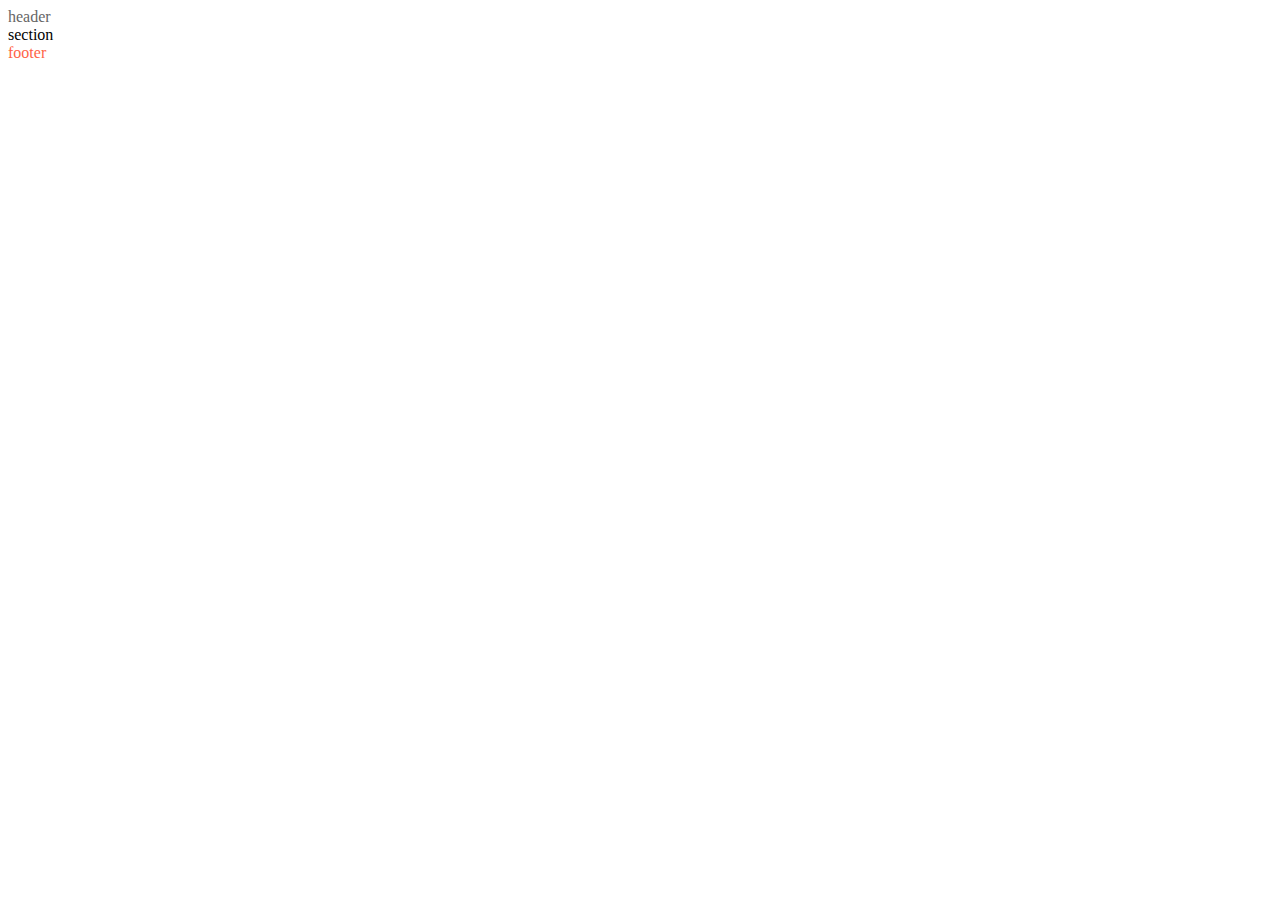
==== index.html @ f03d1ab2 "Старт проекта" ====
<!DOCTYPE html>
<html lang="ru">
<head>
  <meta charset="UTF-8">
  <meta name="viewport" content="width=device-width, initial-scale=1.0">
  <meta http-equiv="X-UA-Compatible" content="ie=edge">
  <!-- <link rel="stylesheet" href="css/bootstrap.min.css"> -->
  <link rel="stylesheet" href="css/main.css">
  <title>Document</title>
</head>
<body>
  <header class="header">
    header
  </header>
  <!-- /.header -->
  <section class="main">
    section 
  </section>
  <!-- /.main -->
  <footer class="footer">
    footer
  </footer>
  <!-- /.footer -->
  <script src="main.js"></script>
</body>
</html>
---- css/main.css ----
body {
  font-size: 16px;
}

.invisible__object {
  outline: none;
  position: absolute;
  height: 1px;
  width: 1px;
  overflow: hidden;
  clip: rect(0 0 0 0);
}

.header {
  color: #666666;
}

.footer {
  color: tomato;
}
/*# sourceMappingURL=main.css.map */
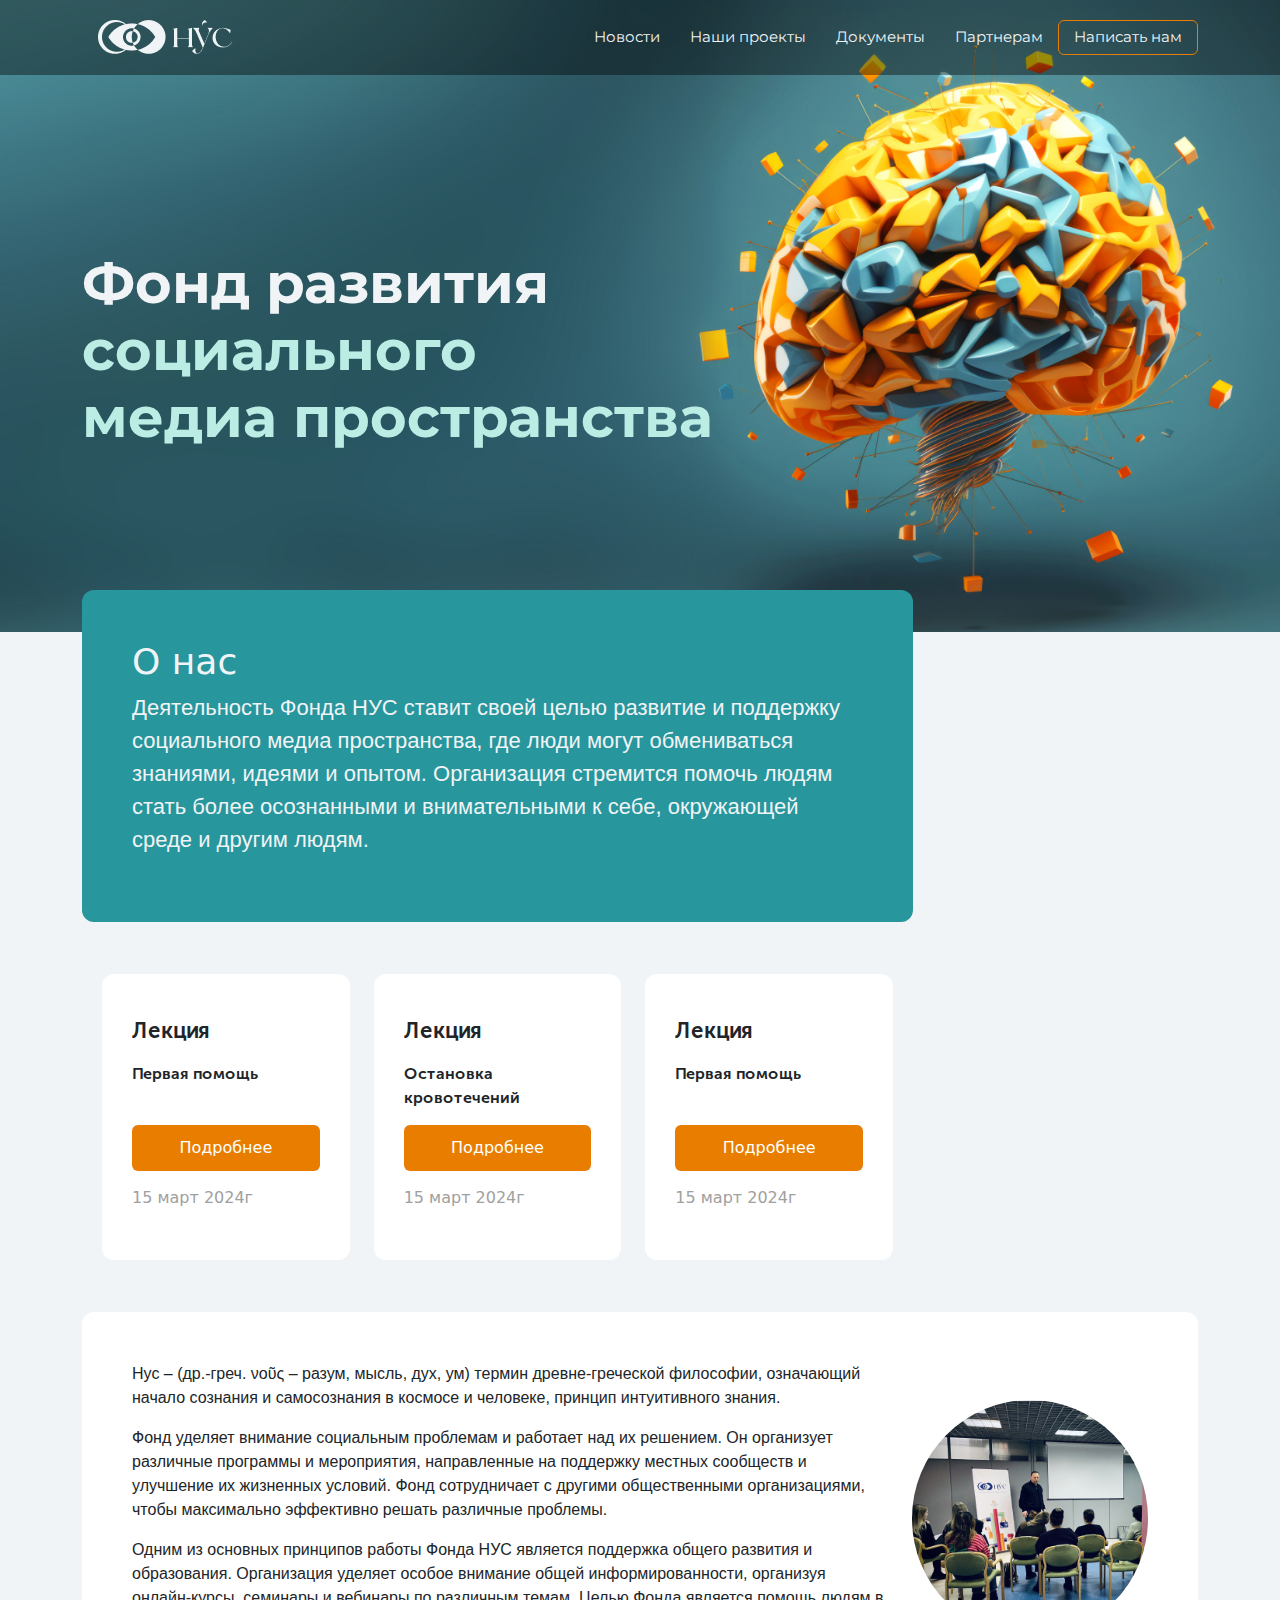
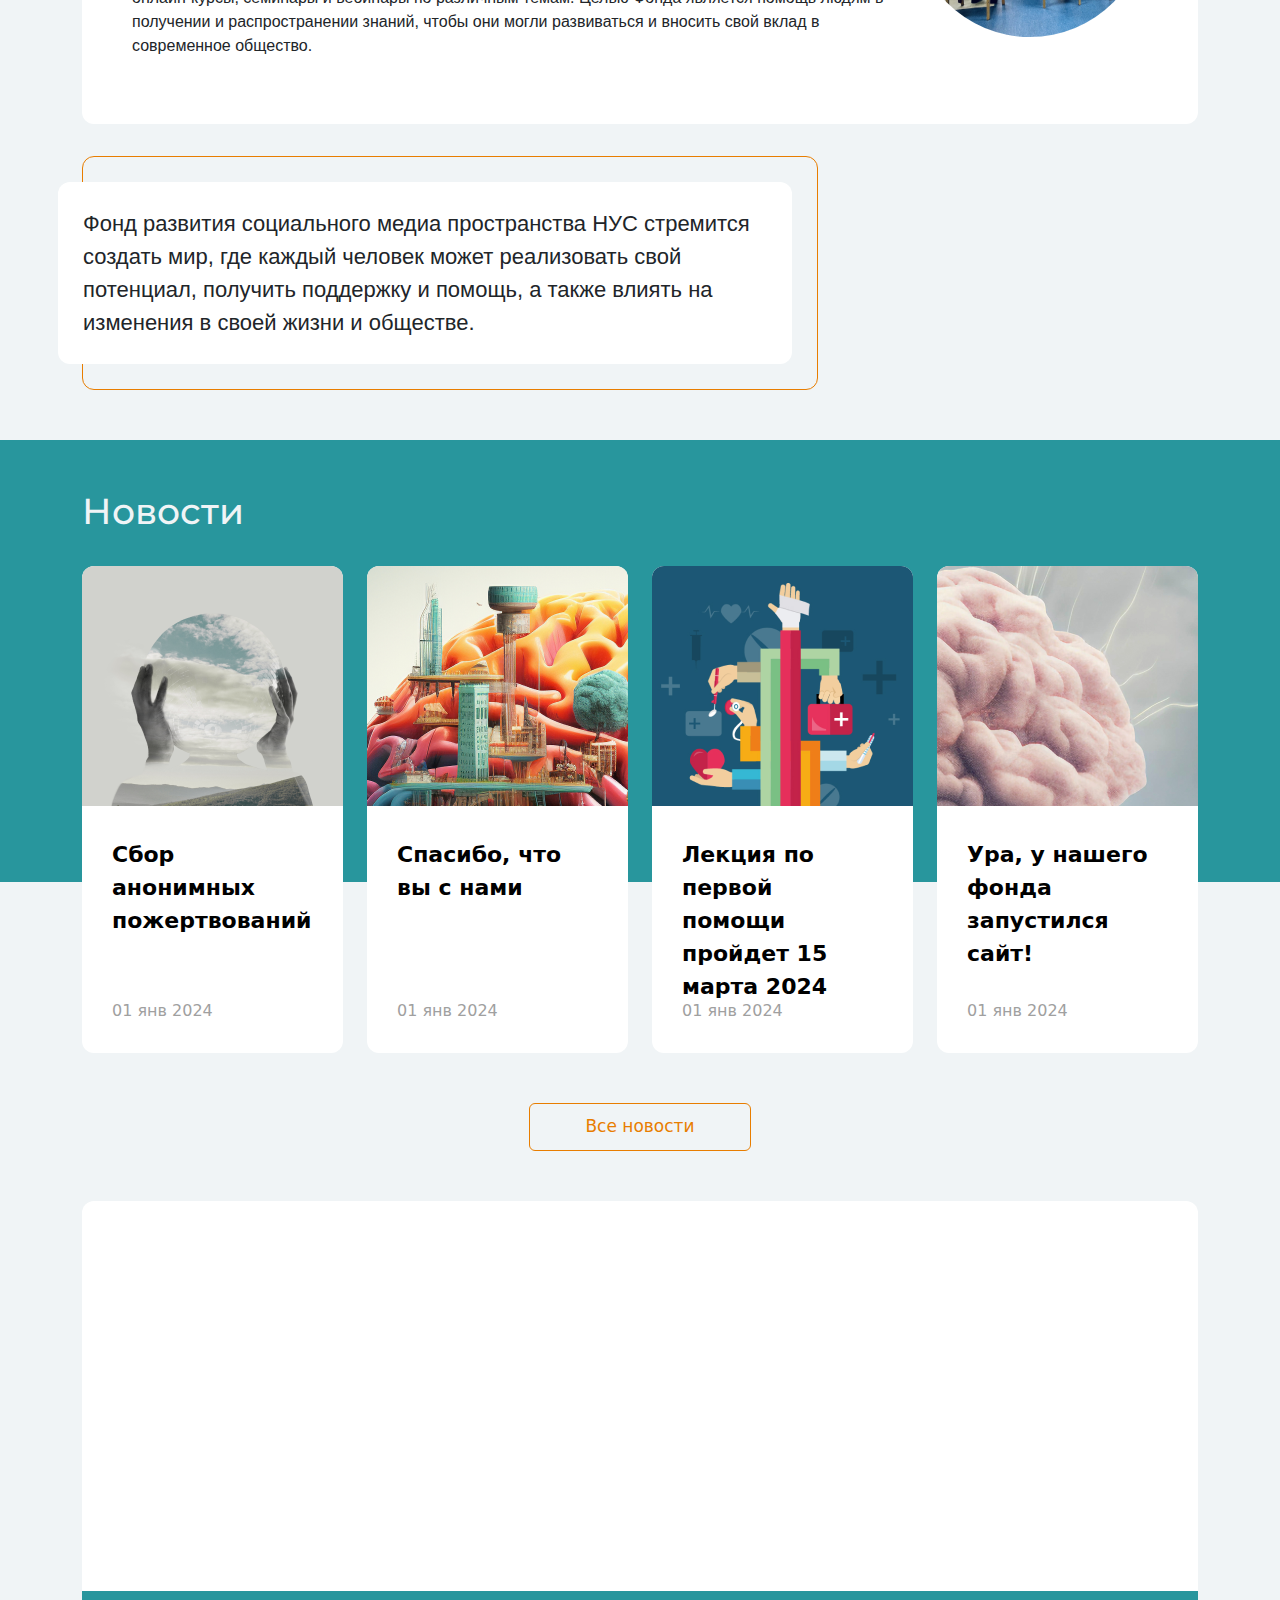
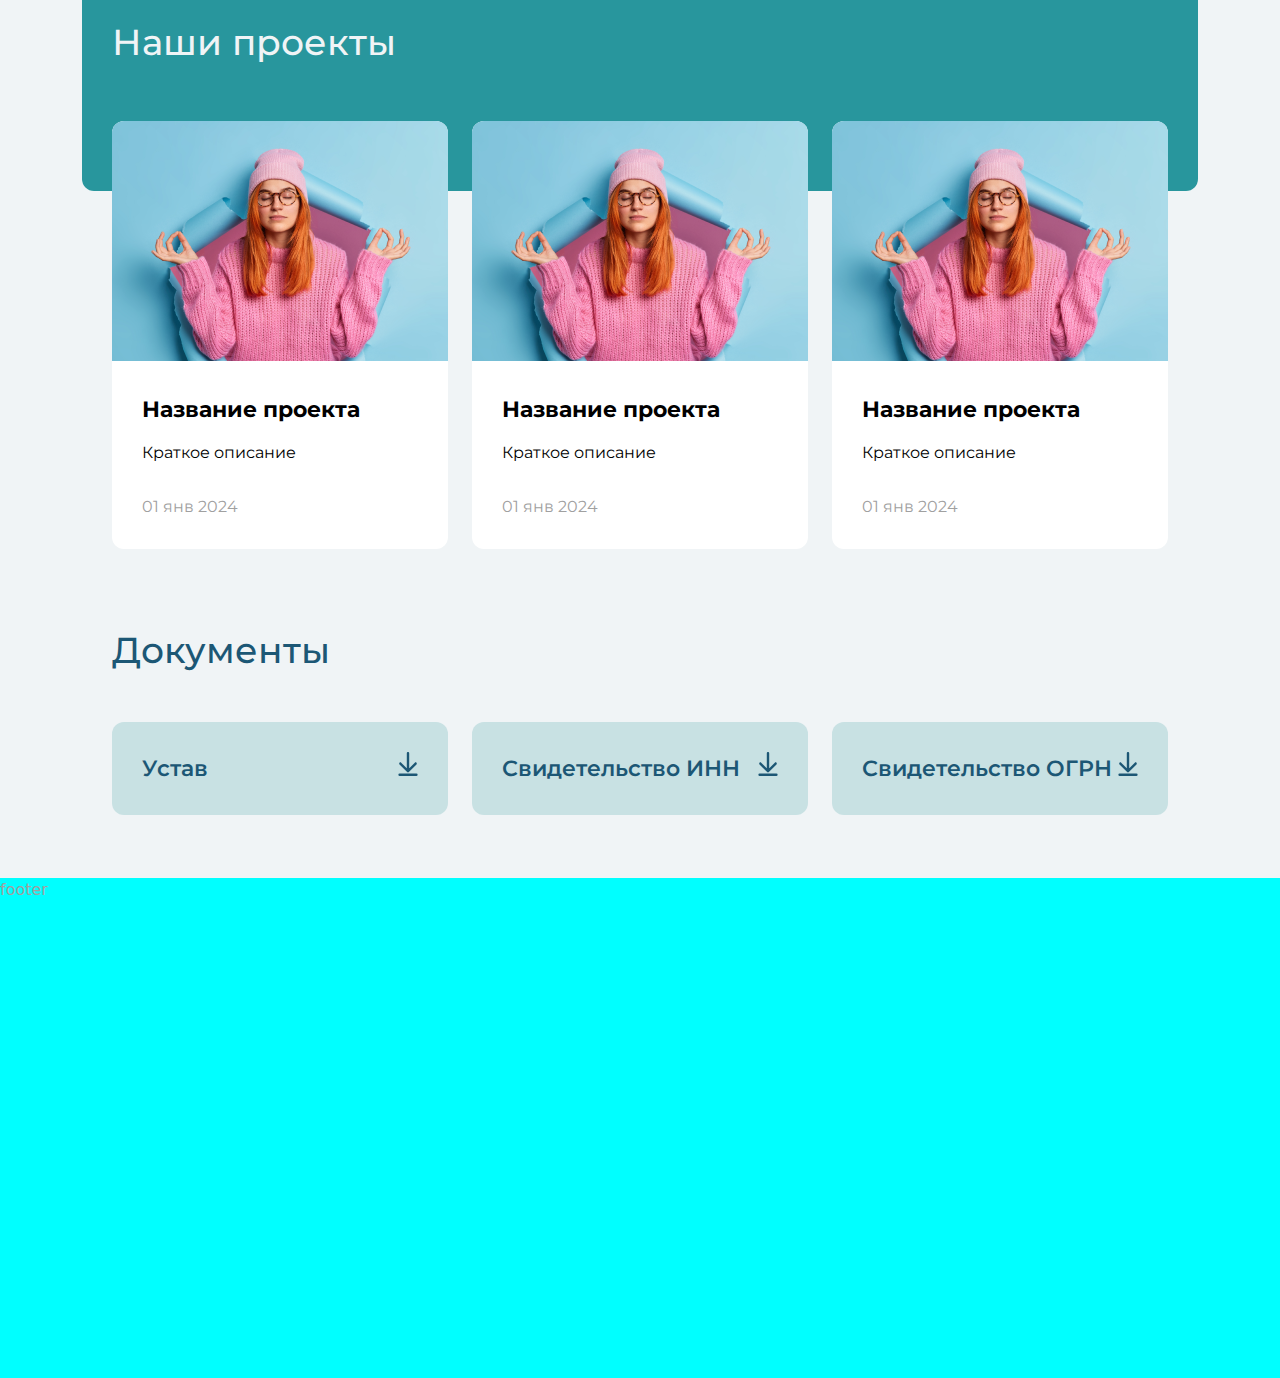
==== commit 2519451b: "Сверстал главную страницу с адаптивом кроме футера и модального окна" ====
--- a/index.html
+++ b/index.html
@@ -4,20 +4,491 @@
   <meta charset="UTF-8">
   <meta name="viewport" content="width=device-width, initial-scale=1.0">
   <meta http-equiv="X-UA-Compatible" content="ie=edge">
-  <!-- <link rel="stylesheet" href="css/bootstrap.min.css"> -->
+  <link rel="stylesheet" href="css/bootstrap.min.css">
   <link rel="stylesheet" href="css/main.css">
+  <!--Шрифты-->
+  <link rel="preconnect" href="https://fonts.googleapis.com">
+  <link rel="preconnect" href="https://fonts.gstatic.com" crossorigin>
+  <link href="https://fonts.googleapis.com/css2?family=Montserrat:ital,wght@0,100..900;1,100..900&display=swap" rel="stylesheet">
   <title>Document</title>
 </head>
 <body>
   <header class="header">
-    header
+    <div class="container">
+      <div class="row">
+        <div class="col-12 col-lg-2 d-flex justify-content-center align-items-center">
+          <div class="header__logo">
+            <img src="img/logo.png" alt="Логотип">
+          </div>
+          <!-- /.header__logo -->
+        </div>
+        <!-- /.col-12 col-md-4 col-lg-2 -->
+        <div class="col-12 offset-lg-3 col-lg-7">
+          <div class="header__menu d-flex justify-content-center justify-content-lg-end">
+            <ul>
+              <li><a href="#">Новости</a></li>
+              <li><a href="#">Наши проекты</a></li>
+              <li><a href="#">Документы</a></li>
+              <li><a href="#">Партнерам</a></li>
+              <li><a href="#" class="btn btn-main">Написать нам</a></li>
+            </ul>
+          </div>
+          <!-- /.header__menu -->
+        </div>
+        <!-- /.col-12 offset-lg-4 col-lg-6 -->
+      </div>
+      <!-- /.row -->
+    </div>
+    <!-- /.container -->
   </header>
   <!-- /.header -->
-  <section class="main">
-    section 
-  </section>
-  <!-- /.main -->
-  <footer class="footer">
+  <section class="hero">
+    <div class="container">
+      <div class="row">
+        <div class="col-12 col-lg-7">
+          <h1 class="hero__title">
+            <span class="d-block">Фонд развития </span>
+            <span class="d-block" style="color: #BBEDE5">
+              социального<br>
+              медиа пространства
+            </span>
+          </h1>
+        </div>
+        <!-- /.col-12 col-lg-6 -->
+      </div>
+      <!-- /.row -->
+    </div>
+    <!-- /.container -->
+  </section>
+  <!-- /.hero -->
+  <section class="about">
+    <div class="container">
+      <div class="row">
+        <div class="col-12 col-lg-9">
+          <div class="about__body">
+            <h2 class="about__title header__title">О нас</h2>
+            <p class="about__text">
+              Деятельность Фонда НУС ставит своей целью развитие и поддержку социального медиа пространства,
+              где люди могут обмениваться знаниями, идеями и опытом. Организация стремится помочь людям стать 
+              более осознанными и внимательными к себе, 
+              окружающей среде и другим людям.
+            </p>
+          </div>
+          <!-- /.about__body -->
+        </div>
+        <!-- /.col-12 col-lg-9 -->
+      </div>
+      <!-- /.row -->
+    </div>
+    <!-- /.container -->
+  </section>
+  <!-- /.about -->
+  <section class="lesson">
+    <div class="container">
+      <div class="row">
+        <div class="col-12 col-lg-9">
+            <div class="lesson__body">
+              <div class="row"> <!---->
+                <div class="col-lg-4 col-12">
+                  <div class="lesson__card">
+                    <div class="lesson__card-title">
+                      Лекция
+                    </div>
+                    <!-- /.lesson__card-title -->
+                    <div class="lesson__card-subtitle">
+                      Первая помощь
+                    </div>
+                    <!-- /.lesson__card-subtitle -->
+                    <div class="lesson__card-btn">
+                      <a href="#" class="btn">Подробнее</a>
+                    </div>
+                    <!-- /.lesson__card-btn -->
+                    <div class="lesson__card-date">
+                      15 март 2024г
+                    </div>
+                    <!-- /.lesson__card-date -->
+                  </div>
+                  <!-- /.lesson__card -->
+                </div>
+                <!-- /.col-lg-4 col-12 -->
+                <div class="col-lg-4 col-12">
+                  <div class="lesson__card">
+                    <div class="lesson__card-title">
+                      Лекция
+                    </div>
+                    <!-- /.lesson__card-title -->
+                    <div class="lesson__card-subtitle">
+                      Остановка кровотечений
+                    </div>
+                    <!-- /.lesson__card-subtitle -->
+                    <div class="lesson__card-btn">
+                      <a href="#" class="btn">Подробнее</a>
+                    </div>
+                    <!-- /.lesson__card-btn -->
+                    <div class="lesson__card-date">
+                      15 март 2024г
+                    </div>
+                    <!-- /.lesson__card-date -->
+                  </div>
+                  <!-- /.lesson__card -->
+                </div>
+                <!-- /.col-lg-4 col-12 -->
+                <div class="col-lg-4 col-12">
+                  <div class="lesson__card">
+                    <div class="lesson__card-title">
+                      Лекция
+                    </div>
+                    <!-- /.lesson__card-title -->
+                    <div class="lesson__card-subtitle">
+                      Первая помощь
+                    </div>
+                    <!-- /.lesson__card-subtitle -->
+                    <div class="lesson__card-btn">
+                      <a href="#" class="btn">Подробнее</a>
+                    </div>
+                    <!-- /.lesson__card-btn -->
+                    <div class="lesson__card-date">
+                      15 март 2024г
+                    </div>
+                    <!-- /.lesson__card-date -->
+                  </div>
+                  <!-- /.lesson__card -->
+                </div>
+                <!-- /.col-lg-4 col-12 -->
+              </div>
+              <!-- /.row -->
+            </div>
+            <!-- /.lesson__body -->
+          </div>
+          <!-- /.lessen__body -->
+        </div>
+        <!-- /.col-12 col-lg-9 -->
+      </div>
+      <!-- /.row -->
+    </div>
+    <!-- /.container -->
+  </section>
+  <!-- /.lessen -->
+  <section class="about2">
+    <div class="container">
+      <div class="about2__body">
+      <div class="row">
+          <div class="col-12 col-lg-9">
+            <p>
+              Нус – (др.-греч. νοῦς – разум, мысль, дух, ум) термин древне-греческой философии, означающий начало сознания и самосознания в космосе и человеке, принцип интуитивного знания.
+            </p>
+            <p>
+              Фонд уделяет внимание социальным проблемам и работает над их решением. Он организует различные программы и мероприятия, направленные на поддержку местных сообществ и улучшение их жизненных условий. Фонд сотрудничает с другими общественными организациями, чтобы максимально эффективно решать различные проблемы.
+            </p>
+            <p>
+              Одним из основных принципов работы Фонда НУС является поддержка общего развития и образования. Организация уделяет особое внимание общей информированности, организуя онлайн-курсы, семинары и вебинары по различным темам. Целью Фонда является помощь людям в получении и распространении знаний, чтобы они могли развиваться и вносить свой вклад в современное общество.
+            </p>
+          </div>
+          <!-- /.col-12 col-lg-9 -->
+          <div class="col-12 col-lg-3 d-flex align-items-center justify-content-center">
+            <div class="about2__img">
+              <img src="img/about/about.jpg" alt="">
+            </div>
+            <!-- / about2__img-->
+          </div>
+          <!-- /.col-12 col-lg-3 -->
+        </div>
+      </div>
+      <!-- /.row -->
+    </div>
+     <!-- /.about__body -->
+    </div>
+    <!-- /.container -->
+  </section>
+  <!-- /.about2 -->
+  <section class="mission">
+    <div class="container">
+      <div class="row">
+        <div class="col-12 col-lg-8">
+          <div class="mission__body">
+            <div class="mission__text">
+              Фонд развития социального медиа пространства НУС стремится создать мир, где каждый человек может реализовать свой потенциал, получить поддержку и помощь, а также влиять на изменения в своей жизни и обществе.
+            </div>
+            <!-- /.mission__text -->
+          </div>
+          <!-- /.mission__body -->
+        </div>
+        <!-- /.col-12 col-lg-9 -->
+      </div>
+      <!-- /.row -->
+    </div>
+    <!-- /.container -->
+  </section>
+  <!-- /.mission -->
+  <section class="news">
+    <div class="news__top">
+      <div class="container">
+        <div class="row">
+          <div class="col-12">
+            <h2 class="header__title">Новости</h2>
+          </div>
+          <!-- /.col-12 -->
+        </div>
+        <!-- /.row -->
+      </div>
+      <!-- /.container -->
+    </div>
+    <!-- /.news__top -->
+    <div class="news__bottom">
+      <div class="container">
+        <div class="row">
+          <div class="col-lg-3 col-md-6 col-12">
+            <a href="#">
+              <div class="news__card">
+                <div class="news__card-img">
+                  <img src="img/news/news1.png" alt="Заголовок новости">
+                </div>
+                <!-- /.news__card-img -->
+                <div class="news__card-title">
+                  Сбор анонимных пожертвований
+                </div>
+                <!-- /.news__card-title -->
+                <div class="news__card-date">
+                  01 янв 2024
+                </div>
+                <!-- /.news__card-date -->
+              </div>
+              <!-- /.news__card -->
+            </a>
+          </div>
+          <!-- /.col-lg-4 col-md-6 col-12 -->
+
+          <div class="col-lg-3 col-md-6 col-12">
+            <a href="#">
+              <div class="news__card">
+                <div class="news__card-img">
+                  <img src="img/news/news2.png" alt="Заголовок новости">
+                </div>
+                <!-- /.news__card-img -->
+                <div class="news__card-title">
+                  Спасибо, что вы с нами
+                </div>
+                <!-- /.news__card-title -->
+                <div class="news__card-date">
+                  01 янв 2024
+                </div>
+                <!-- /.news__card-date -->
+              </div>
+              <!-- /.news__card -->
+            </a>
+          </div>
+          <!-- /.col-lg-4 col-md-6 col-12 -->
+
+          <div class="col-lg-3 col-md-6 col-12">
+            <a href="#">
+              <div class="news__card">
+                <div class="news__card-img">
+                  <img src="img/news/news3.png" alt="Заголовок новости">
+                </div>
+                <!-- /.news__card-img -->
+                <div class="news__card-title">
+                  Лекция по первой помощи пройдет 15 марта 2024
+                </div>
+                <!-- /.news__card-title -->
+                <div class="news__card-date">
+                  01 янв 2024
+                </div>
+                <!-- /.news__card-date -->
+              </div>
+              <!-- /.news__card -->
+            </a>
+          </div>
+          <!-- /.col-lg-4 col-md-6 col-12 -->
+
+          <div class="col-lg-3 col-md-6 col-12">
+            <a href="#">
+              <div class="news__card">
+                <div class="news__card-img">
+                  <img src="img/news/news4.png" alt="Заголовок новости">
+                </div>
+                <!-- /.news__card-img -->
+                <div class="news__card-title">
+                  Ура, у нашего фонда запустился сайт!
+                </div>
+                <!-- /.news__card-title -->
+                <div class="news__card-date">
+                  01 янв 2024
+                </div>
+                <!-- /.news__card-date -->
+              </div>
+              <!-- /.news__card -->
+            </a>
+          </div>
+          <!-- /.col-lg-4 col-md-6 col-12 -->
+        </div>
+        <!-- /.row -->
+        <div class="row">
+          <div class="col-12 text-center">
+            <a href="#" class="btn btn-main">Все новости</a>
+          </div>
+          <!-- /.col-12 -->
+        </div>
+        <!-- /.row -->
+      </div>
+      <!-- /.container -->
+    </div>
+    <!-- /.news__bottom -->
+  </section>
+  <!-- /.news -->
+  <section class="projects">
+    <div class="container">
+      <div class="row">
+        <div class="col-12">
+          <div class="projects__header">
+            <div class="projects__header-title">
+              <h2>Наши проекты</h2>
+            </div>
+            <!-- /.projects__header-title -->
+          </div>
+          <!-- /.projects__header -->
+        </div>
+        <!-- /.col-12 -->
+      </div>
+      <!-- /.row -->
+      <div class="projects__list">
+        <div class="row">
+
+          <div class="col-12 col-lg-4">
+            <a href="#">
+              <div class="projects__card">
+              <div class="projects__card-img">
+                <img src="img/projects/card-bg.png" alt="">
+              </div>
+              <!-- /.projects__card-img -->
+              <div class="projects__card-title">
+                Название проекта
+              </div>
+              <!-- /.projects__card-title -->
+              <div class="projects__card-subtitle">
+                Краткое описание
+              </div>
+              <!-- /.projects__card-subtitle -->
+              <div class="projects__card-date">
+                01 янв 2024
+              </div>
+              <!-- /.projects__card-date -->
+            </div>
+            <!-- /.projects__card -->
+            </a>
+          </div>
+          <!-- /.col-12 col-lg-4 -->
+
+          <div class="col-12 col-lg-4">
+            <a href="#">
+              <div class="projects__card">
+                <div class="projects__card-img">
+                  <img src="img/projects/card-bg.png" alt="">
+                </div>
+                <!-- /.projects__card-img -->
+                <div class="projects__card-title">
+                  Название проекта
+                </div>
+                <!-- /.projects__card-title -->
+                <div class="projects__card-subtitle">
+                  Краткое описание
+                </div>
+                <!-- /.projects__card-subtitle -->
+                <div class="projects__card-date">
+                  01 янв 2024
+                </div>
+                <!-- /.projects__card-date -->
+              </div>
+              <!-- /.projects__card -->
+            </a>
+          </div>
+          <!-- /.col-12 col-lg-4 -->
+
+          <div class="col-12 col-lg-4">
+            <a href="#">
+              <div class="projects__card">
+                <div class="projects__card-img">
+                  <img src="img/projects/card-bg.png" alt="">
+                </div>
+                <!-- /.projects__card-img -->
+                <div class="projects__card-title">
+                  Название проекта
+                </div>
+                <!-- /.projects__card-title -->
+                <div class="projects__card-subtitle">
+                  Краткое описание
+                </div>
+                <!-- /.projects__card-subtitle -->
+                <div class="projects__card-date">
+                  01 янв 2024
+                </div>
+                <!-- /.projects__card-date -->
+              </div>
+              <!-- /.projects__card -->
+            </a>
+          </div>
+          <!-- /.col-12 col-lg-4 -->
+
+        </div>
+        <!-- /.row -->
+      </div>
+      <!-- /.projects__list -->
+    </div>
+    <!-- /.container -->
+  </section>
+  <!-- /.projects -->
+  <section class="docs">
+    <div class="container">
+      <div class="docs__wrap">
+        <div class="row">
+          <div class="col-12">
+            <h2 class="header__title">Документы</h2>
+          </div>
+          <!-- /.col-12 -->
+        </div>
+        <!-- /.row -->
+        <div class="row mb-5">
+          <div class="col-12 col-lg-4">
+            <a href="#" class="docs__link d-flex justify-content-between">
+              <span>Устав</span>
+              <svg width="20" height="24" viewBox="0 0 16 20" fill="none" xmlns="http://www.w3.org/2000/svg">
+                <path d="M9 1C9 0.447715 8.55228 -2.41411e-08 8 0C7.44772 2.41411e-08 7 0.447715 7 1L9 1ZM7.29289 16.7071C7.68342 17.0976 8.31658 17.0976 8.70711 16.7071L15.0711 10.3431C15.4616 9.95262 15.4616 9.31946 15.0711 8.92893C14.6805 8.53841 14.0474 8.53841 13.6569 8.92893L8 14.5858L2.34315 8.92893C1.95262 8.53841 1.31946 8.53841 0.928933 8.92893C0.538408 9.31946 0.538408 9.95262 0.928933 10.3431L7.29289 16.7071ZM7 1L7 16L9 16L9 1L7 1Z" fill="#1C5775"/>
+                <line x1="1" y1="19" x2="15" y2="19" stroke="#1C5775" stroke-width="2" stroke-linecap="round"/>
+              </svg>
+            </a>
+            <!-- /.docs__link -->
+          </div>
+          <!-- /.col-12 col-lg-4 -->
+          <div class="col-12 col-lg-4">
+            <a href="#" class="docs__link d-flex justify-content-between">
+              <span>Свидетельство ИНН</span>
+              <svg width="20" height="24" viewBox="0 0 16 20" fill="none" xmlns="http://www.w3.org/2000/svg">
+                <path d="M9 1C9 0.447715 8.55228 -2.41411e-08 8 0C7.44772 2.41411e-08 7 0.447715 7 1L9 1ZM7.29289 16.7071C7.68342 17.0976 8.31658 17.0976 8.70711 16.7071L15.0711 10.3431C15.4616 9.95262 15.4616 9.31946 15.0711 8.92893C14.6805 8.53841 14.0474 8.53841 13.6569 8.92893L8 14.5858L2.34315 8.92893C1.95262 8.53841 1.31946 8.53841 0.928933 8.92893C0.538408 9.31946 0.538408 9.95262 0.928933 10.3431L7.29289 16.7071ZM7 1L7 16L9 16L9 1L7 1Z" fill="#1C5775"/>
+                <line x1="1" y1="19" x2="15" y2="19" stroke="#1C5775" stroke-width="2" stroke-linecap="round"/>
+              </svg>
+            </a>
+            <!-- /.docs__link -->
+          </div>
+          <!-- /.col-12 col-lg-4 -->
+          <div class="col-12 col-lg-4">
+            <a href="#" class="docs__link d-flex justify-content-between">
+              <span>Свидетельство ОГРН</span>
+              <svg width="20" height="24" viewBox="0 0 16 20" fill="none" xmlns="http://www.w3.org/2000/svg">
+                <path d="M9 1C9 0.447715 8.55228 -2.41411e-08 8 0C7.44772 2.41411e-08 7 0.447715 7 1L9 1ZM7.29289 16.7071C7.68342 17.0976 8.31658 17.0976 8.70711 16.7071L15.0711 10.3431C15.4616 9.95262 15.4616 9.31946 15.0711 8.92893C14.6805 8.53841 14.0474 8.53841 13.6569 8.92893L8 14.5858L2.34315 8.92893C1.95262 8.53841 1.31946 8.53841 0.928933 8.92893C0.538408 9.31946 0.538408 9.95262 0.928933 10.3431L7.29289 16.7071ZM7 1L7 16L9 16L9 1L7 1Z" fill="#1C5775"/>
+                <line x1="1" y1="19" x2="15" y2="19" stroke="#1C5775" stroke-width="2" stroke-linecap="round"/>
+              </svg>
+            </a>
+            <!-- /.docs__link -->
+          </div>
+          <!-- /.col-12 col-lg-4 -->
+        </div>
+        <!-- /.row -->
+      </div>
+      <!-- /.docs__wrap -->
+    </div>
+    <!-- /.container -->
+  </section>
+  <!-- /.docs -->
+  <footer class="footer" style="background-color: aqua; height: 500px;">
     footer
   </footer>
   <!-- /.footer -->
--- a/css/main.css
+++ b/css/main.css
@@ -1,5 +1,23 @@
+* {
+  box-sizing: border-box;
+}
+
 body {
   font-size: 16px;
+  background-color: #F0F4F6;
+}
+body a {
+  text-decoration: none;
+}
+body ul {
+  margin: 0;
+  padding: 0;
+}
+@font-face {
+  font-family: "Museo";
+  src: local("Museo"), url(../fonts/MuseoSansCyrl500.ttf);
+  font-family: "MuseoBold";
+  src: local("Museo"), url(../fonts/MuseoSansCyrl700.ttf);
 }
 
 .invisible__object {
@@ -11,11 +29,383 @@
   clip: rect(0 0 0 0);
 }
 
+.btn-main {
+  padding: 5px 15px;
+  border-radius: 6px;
+  border: 1px solid #E87D00;
+}
+
 .header {
-  color: #666666;
+  position: absolute;
+  top: 0;
+  left: 0;
+  width: 100%;
+  display: flex;
+  padding: 20px 0;
+  align-items: center;
+  color: #F0F4F6;
+  background-color: rgba(0, 0, 0, 0.4);
+  font-family: "Montserrat", sans-serif;
+}
+.header__logo {
+  display: flex;
+  align-items: center;
+}
+.header__menu {
+  font-weight: medium;
+}
+.header__menu ul {
+  display: flex;
+  align-items: center;
+  list-style-type: none;
+}
+.header__menu ul li a {
+  display: inline-block;
+  font-size: 15px;
+  padding: 5px 15px;
+  color: #F0F4F6;
+  transition: all 0.2s ease-in-out;
+}
+
+.hero {
+  padding-top: 250px;
+  background: #fff url(../img/main/main-bg.jpg) center no-repeat;
+  background-size: cover;
+}
+.hero__title {
+  margin-bottom: 180px;
+  font-family: "Montserrat", sans-serif;
+  font-size: 56px;
+  font-weight: bold;
+  color: #F0F4F6;
+}
+
+.about {
+  margin-bottom: 32px;
+}
+.about__body {
+  margin-top: -5%;
+  padding: 50px;
+  border-radius: 12px;
+  background-color: #28969D;
+  color: #F0F4F6;
+}
+.about__title {
+  font-size: 36px;
+  font-weight: 500;
+}
+.about__text {
+  font-size: 22px;
+  font-family: "Museo", sans-serif;
+}
+
+.about2 {
+  margin-bottom: 32px;
+}
+.about2__body {
+  font-family: "Museo", sans-serif;
+  font-weight: 500;
+  font-size: 16px;
+  padding: 50px;
+  border-radius: 12px;
+  background-color: #fff;
+}
+.about2__img {
+  display: flex;
+  align-items: center;
+  max-width: 300px;
+}
+.about2__img img {
+  width: 100%;
+  object-fit: cover;
+  object-position: center;
+  border-radius: 50%;
+}
+
+.lesson__body {
+  padding: 20px;
+}
+.lesson__card {
+  margin-bottom: 32px;
+  padding: 40px 30px 50px;
+  background-color: rgb(255, 255, 255);
+  border-radius: 12px;
+}
+.lesson__card-title {
+  margin-bottom: 15px;
+  font-family: "MuseoBold", sans-serif;
+  font-weight: 700;
+  font-size: 22px;
+}
+.lesson__card-subtitle {
+  margin-bottom: 15px;
+  height: 48px;
+  font-family: "MuseoBold", sans-serif;
+  font-weight: 700;
+  font-size: 16px;
+}
+.lesson__card-btn {
+  margin-bottom: 15px;
+  text-align: center;
+  background-color: #E87D00;
+  border-radius: 6px;
+}
+.lesson__card-btn a {
+  color: #fff;
+  padding: 10px;
+  width: 100%;
+  transition: all 0.2s ease-in-out;
+}
+.lesson__card-date {
+  color: #A0A0A0;
+}
+
+.mission {
+  margin-bottom: 50px;
+}
+.mission__body {
+  padding: 25px;
+  border-radius: 12px;
+  border: 1px solid #E87D00;
+}
+.mission__text {
+  margin-left: -50px;
+  padding: 25px;
+  background-color: #fff;
+  border-radius: 12px;
+  font-family: "Museo", sans-serif;
+  font-size: 22px;
+}
+
+.news__top {
+  height: 442px;
+  padding-top: 50px;
+  background-color: #28969D;
+  font-family: "Montserrat", sans-serif;
+}
+.news a {
+  color: #000;
+}
+.news h2 {
+  margin-bottom: 50px;
+  font-family: "Montserrat", sans-serif;
+  color: #F0F4F6;
+  font-size: 36px;
+}
+.news__card {
+  margin-bottom: 50px;
+  border-radius: 12px;
+  background-color: #fff;
+}
+.news__card-img {
+  margin-bottom: 32px;
+}
+.news__card-img img {
+  height: 240px;
+  width: 100%;
+  border-radius: 12px 12px 0 0;
+  object-fit: cover;
+  object-position: center;
+}
+.news__card-title {
+  height: 131px;
+  padding: 0 30px;
+  font-size: 22px;
+  font-weight: 700;
+}
+.news__card-date {
+  padding: 30px;
+  font-size: 16px;
+  color: #A0A0A0;
+}
+.news__bottom {
+  margin-top: -316px;
+  padding-bottom: 50px;
+}
+.news .btn-main {
+  padding: 10px 55px;
+  font-size: 17px;
+  font-weight: medium;
+  transition: all 0.2s ease-in-out;
+  color: #E87D00;
+}
+
+.projects {
+  font-family: "Montserrat", sans-serif;
+}
+.projects a {
+  color: #000;
+}
+.projects__header {
+  position: relative;
+  height: 590px;
+  border-radius: 12px;
+  background: #fff url(../img/projects/bg.JPG) center no-repeat;
+  background-size: cover;
+}
+.projects__header-title {
+  position: absolute;
+  bottom: 0;
+  left: 0;
+  height: 200px;
+  background-color: #28969D;
+  width: 100%;
+  border-radius: 0 0 12px 12px;
+}
+.projects__header-title h2 {
+  padding: 30px;
+  font-family: "Montserrat", sans-serif;
+  font-size: 36px;
+  color: #F0F4F6;
+}
+.projects__list {
+  padding: 30px;
+}
+.projects__card {
+  position: relative;
+  margin-bottom: 50px;
+  border-radius: 12px;
+  background-color: #fff;
+}
+.projects__card-img {
+  margin-bottom: 32px;
+}
+.projects__card-img img {
+  height: 240px;
+  width: 100%;
+  border-radius: 12px 12px 0 0;
+  object-fit: cover;
+  object-position: center;
+}
+.projects__card-title {
+  margin-bottom: 15px;
+  padding: 0 30px;
+  font-size: 22px;
+  font-weight: 700;
+}
+.projects__card-subtitle {
+  padding: 0 30px;
+}
+.projects__card-date {
+  padding: 30px;
+  font-size: 16px;
+  color: #A0A0A0;
+}
+
+.docs {
+  font-family: "Montserrat", sans-serif;
+}
+.docs__wrap {
+  padding: 0 30px;
+}
+.docs__wrap h2 {
+  margin-bottom: 50px;
+  color: #1C5775;
+  font-size: 36px;
+}
+.docs__link {
+  margin-bottom: 15px;
+  padding: 30px;
+  border-radius: 12px;
+  background-color: rgba(40, 150, 157, 0.2);
+  transition: all 0.2s ease-in-out;
+  font-size: 22px;
+  font-weight: 600;
+  color: #1C5775;
+}
+.docs__link img {
+  width: 23px;
+  aspect-ratio: 1/1;
 }
 
 .footer {
-  color: tomato;
-}
-/*# sourceMappingURL=main.css.map */+  color: #A0A0A0;
+}
+
+@media (hover: hover) {
+  a:hover {
+    transform: scale(1.1) !important;
+    color: #E87D00 !important;
+  }
+}
+@media screen and (min-width: 992px) {
+  .projects__card {
+    margin-top: -100px;
+  }
+}
+@media screen and (max-width: 1199px) {
+  .header__menu ul li a {
+    padding: 5px 10px;
+    font-size: 13px;
+  }
+  .hero__title {
+    font-size: 40px;
+  }
+  .news__card-title {
+    font-size: 18px;
+  }
+  .docs__link {
+    font-size: 16px;
+  }
+}
+@media screen and (max-width: 991px) {
+  .header__logo {
+    margin-bottom: 30px;
+  }
+  .hero {
+    padding-top: 215px;
+  }
+  .hero__title {
+    font-size: 40px;
+  }
+  .lesson__card-subtitle {
+    height: auto;
+  }
+  .docs__link {
+    font-size: 22px;
+  }
+}
+@media screen and (max-width: 767px) {
+  .header__menu ul {
+    display: block;
+  }
+  .header__menu ul li {
+    text-align: center;
+    border-top: 1px solid #F0F4F6;
+  }
+  .header__menu ul li:last-child {
+    border-top: none;
+  }
+  .header__menu ul li a {
+    padding: 15px;
+  }
+  .hero {
+    padding-top: 400px;
+  }
+  .hero__title {
+    margin-bottom: 40px;
+  }
+  .mission__body {
+    padding: 25px;
+    border-radius: 12px;
+    border: 1px solid #E87D00;
+  }
+  .mission__text {
+    margin-left: 0;
+    font-size: 18px;
+  }
+  .docs__link {
+    font-size: 16px;
+  }
+}
+@media screen and (max-width: 575px) {
+  .hero__title {
+    font-size: 24px;
+  }
+  .header__title {
+    font-size: 24px;
+  }
+  .about__text {
+    font-size: 16px;
+  }
+}/*# sourceMappingURL=main.css.map */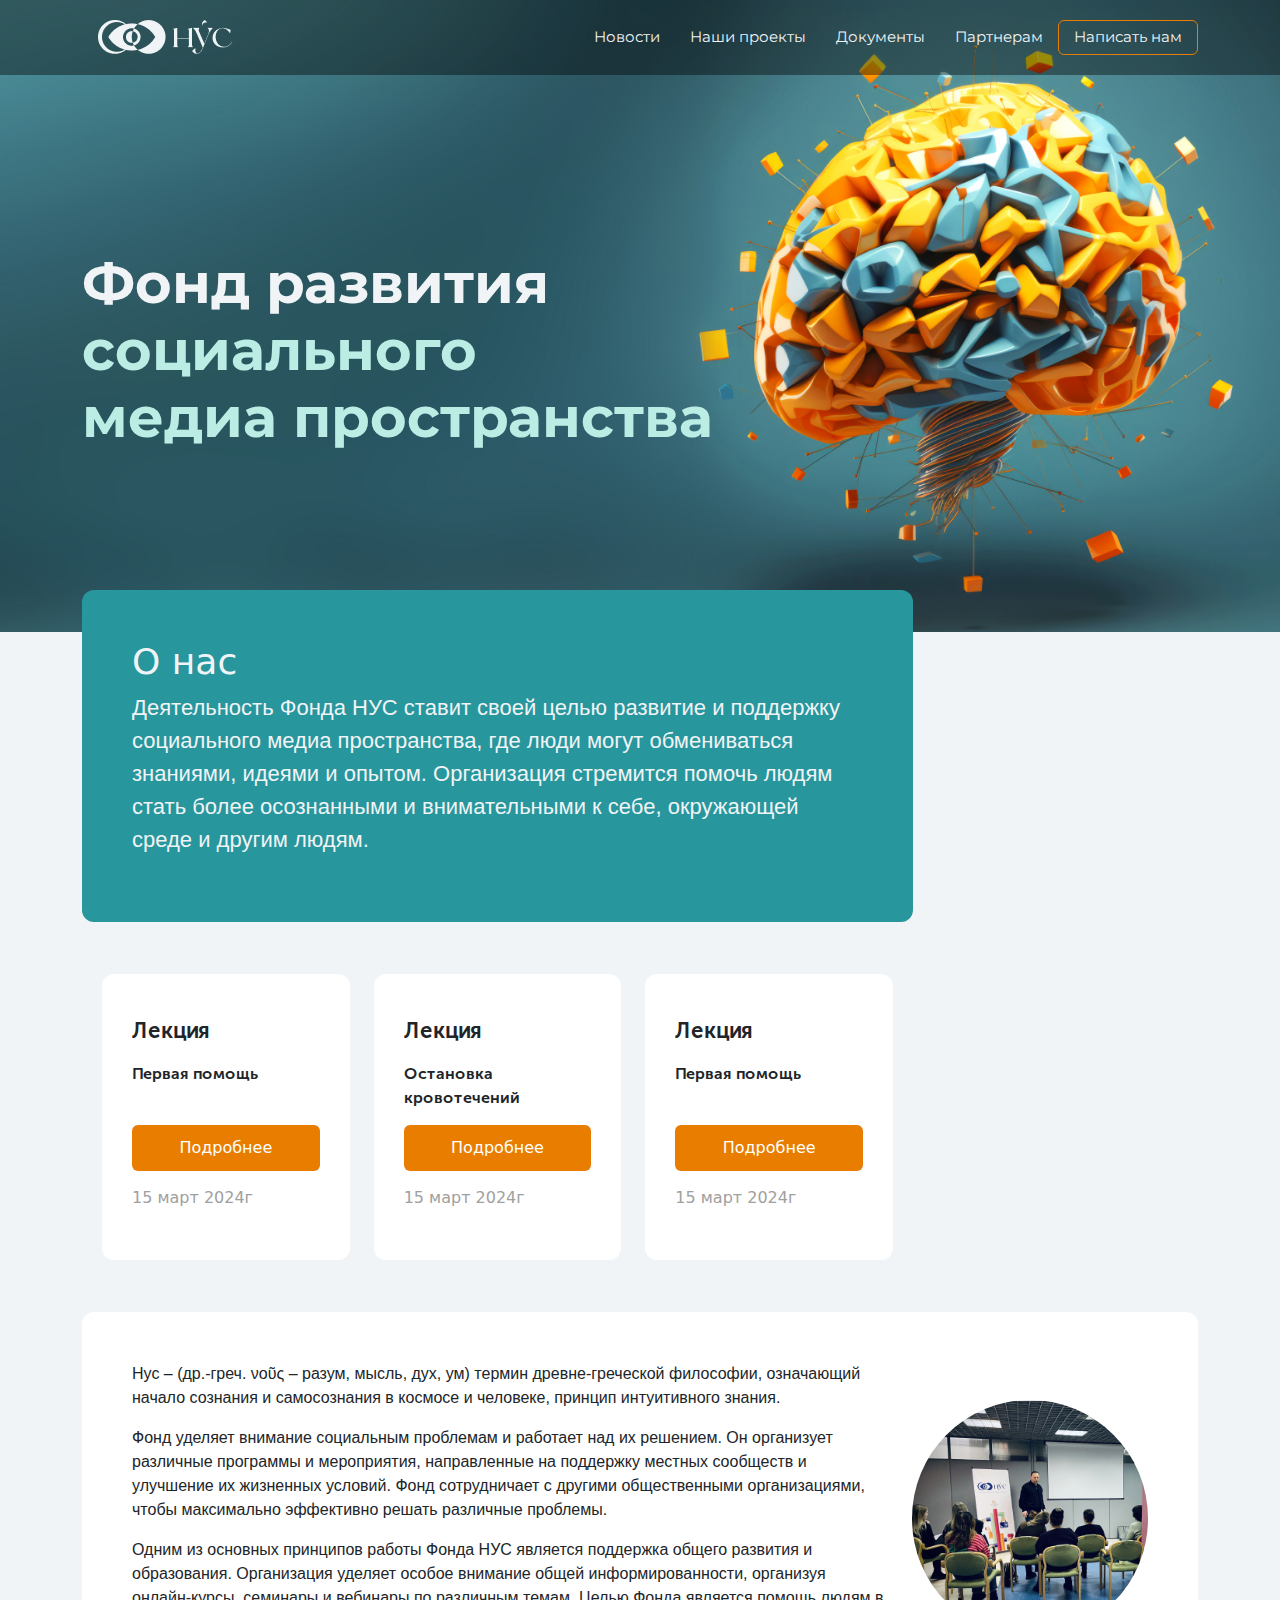
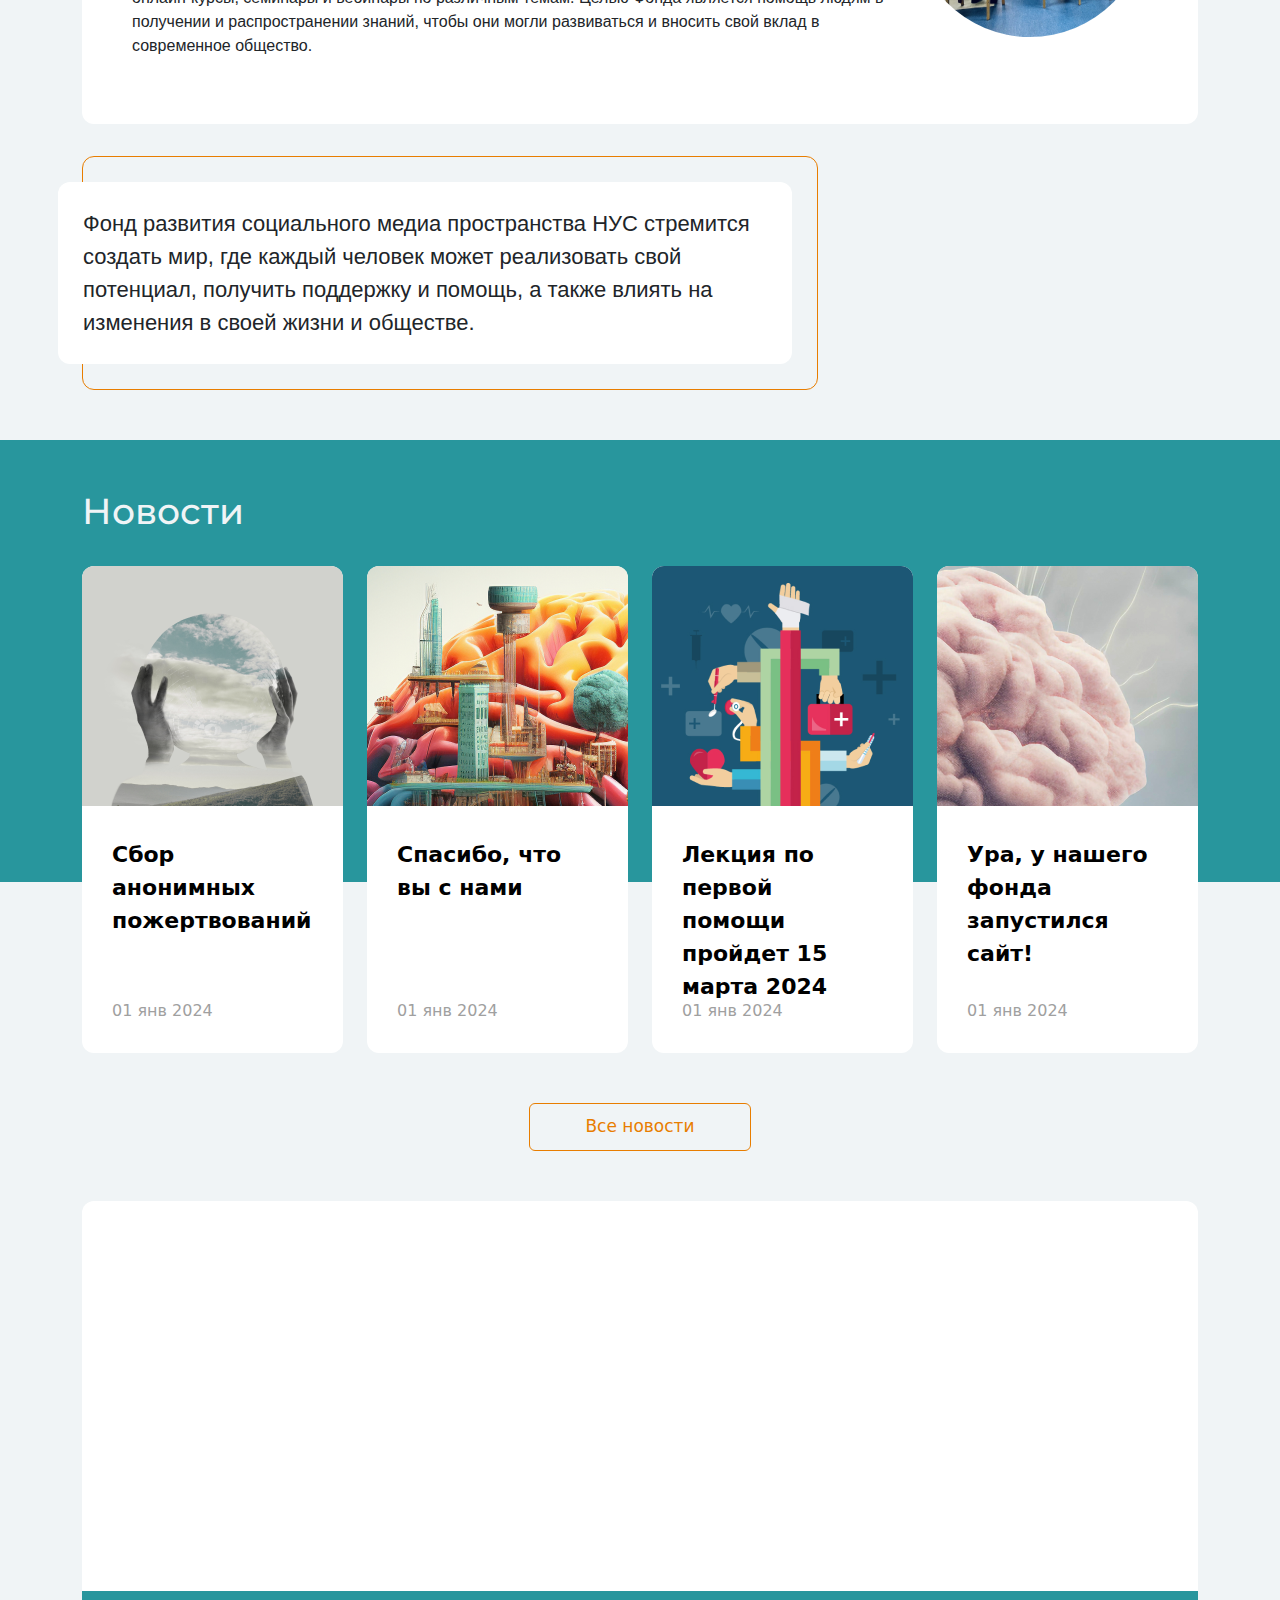
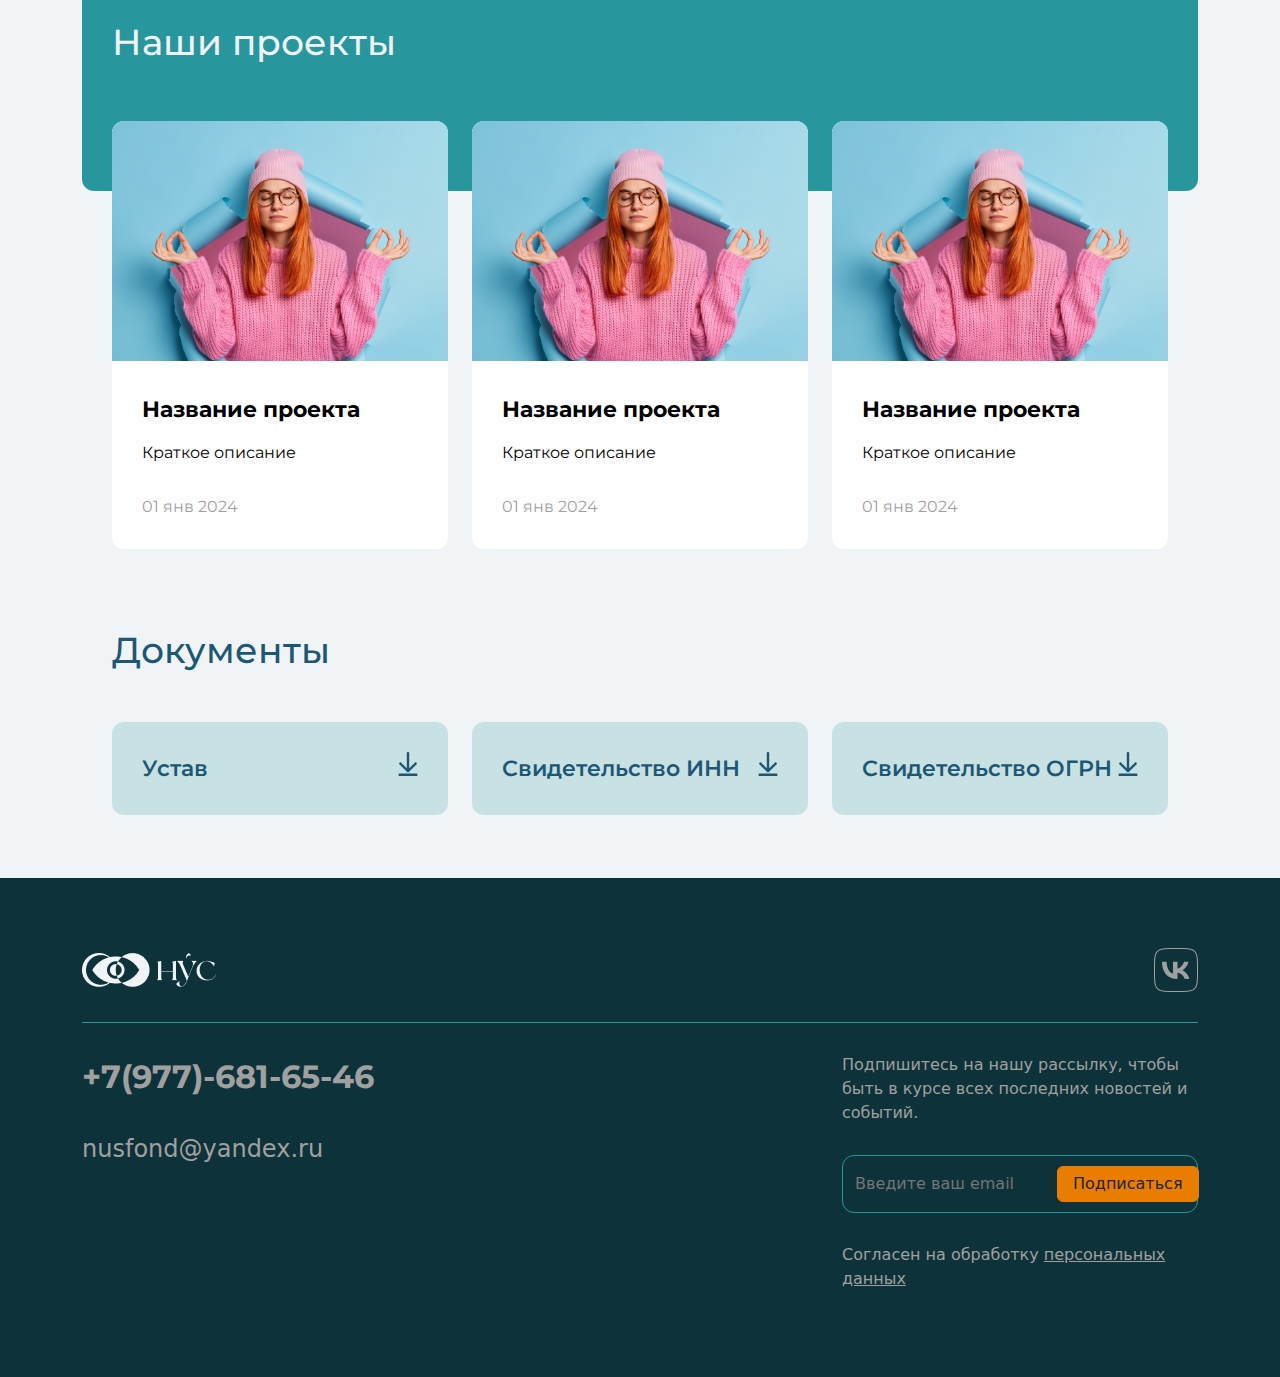
==== commit 3496d22f: "Сверстана основа и написаны скрипты для модалок" ====
--- a/index.html
+++ b/index.html
@@ -10,7 +10,7 @@
   <link rel="preconnect" href="https://fonts.googleapis.com">
   <link rel="preconnect" href="https://fonts.gstatic.com" crossorigin>
   <link href="https://fonts.googleapis.com/css2?family=Montserrat:ital,wght@0,100..900;1,100..900&display=swap" rel="stylesheet">
-  <title>Document</title>
+  <title>Фонд развития социального медиа пространства</title>
 </head>
 <body>
   <header class="header">
@@ -30,7 +30,7 @@
               <li><a href="#">Наши проекты</a></li>
               <li><a href="#">Документы</a></li>
               <li><a href="#">Партнерам</a></li>
-              <li><a href="#" class="btn btn-main">Написать нам</a></li>
+              <li><a href="#" class="btn btn-main" id="mailBtn">Написать нам</a></li>
             </ul>
           </div>
           <!-- /.header__menu -->
@@ -488,10 +488,104 @@
     <!-- /.container -->
   </section>
   <!-- /.docs -->
-  <footer class="footer" style="background-color: aqua; height: 500px;">
-    footer
+  <section class="modalReg" id="modalReg">
+    <div class="fromReg">
+      <form action="#" method="post">
+        <span class="modalReg__close">
+          <svg xmlns="http://www.w3.org/2000/svg" width="26" height="26" fill="currentColor" class="bi bi-x-lg" viewBox="0 0 16 16">
+            <path d="M2.146 2.854a.5.5 0 1 1 .708-.708L8 7.293l5.146-5.147a.5.5 0 0 1 .708.708L8.707 8l5.147 5.146a.5.5 0 0 1-.708.708L8 8.707l-5.146 5.147a.5.5 0 0 1-.708-.708L7.293 8z"/>
+          </svg>
+        </span>
+        <!-- /#modalReg__close -->
+        <h3 class="text-center">Тренинг
+          <span class="d-block">
+            “Первая помощь”
+          </span>
+          <!-- /.d-block -->
+        </h3>
+
+        <input type="text" placeholder="Имя" required>
+        <input type="email" placeholder="Email" required>
+        <input type="text" placeholder="Phone">
+        <p>*обязательные поля</p>
+        <button class="btn btn-main">Зарегистироваться</button>
+      </form>
+    </div>
+    <!-- /.fromReg -->
+  </section>
+  <!-- /.modalReg -->
+  <section class="modalReg" id="modalMail">
+    <div class="fromReg">
+      <form action="#" method="post">
+        <span class="modalReg__close">
+          <svg xmlns="http://www.w3.org/2000/svg" width="26" height="26" fill="currentColor" class="bi bi-x-lg" viewBox="0 0 16 16">
+            <path d="M2.146 2.854a.5.5 0 1 1 .708-.708L8 7.293l5.146-5.147a.5.5 0 0 1 .708.708L8.707 8l5.147 5.146a.5.5 0 0 1-.708.708L8 8.707l-5.146 5.147a.5.5 0 0 1-.708-.708L7.293 8z"/>
+          </svg>
+        </span>
+        <!-- /#modalReg__close -->
+        <h3 class="text-center">Написать нам
+        </h3>
+
+        <input name="name" type="text" placeholder="Имя*" required>
+        <input name="email" type="email" placeholder="Email*" required>
+        <input name="phone" type="text" placeholder="Phone">
+        <textarea name="text" rows="5" placeholder="Ваше сообщение"></textarea>
+        <p>*обязательные поля</p>
+        <button class="btn btn-main">Написать</button>
+      </form>
+    </div>
+    <!-- /.fromReg -->
+  </section>
+  <!-- /.modalReg -->
+  <footer class="footer">
+    <div class="container">
+      <div class="row">
+        <div class="col-12">
+          <div class="footer__top d-flex justify-content-between align-items-center">
+            <div class="footer__top-logo">
+              <a href="#"><img src="img/logo.png" alt="Логотип"></a>
+            </div>
+            <!-- /.footer__top-logo -->
+            <div class="footer__top-social">
+              <a href="#"><img src="img/VK.png" alt=""></a>
+            </div>
+            <!-- /.footer__top-social -->
+          </div>
+          <!-- /.footer__top -->
+        </div>
+        <!-- /.col-12 -->
+      </div>
+      <!-- /.row -->
+      <div class="row">
+        <div class="col-12 col-lg-4">
+          <div class="footer__phone">
+            <a href="tel:+7(977)-681-65-46">+7(977)-681-65-46</a>
+          </div>
+          <!-- /.footer__phone -->
+          <div class="footer__mail">
+            <a href="mailto:nusfond@yandex.ru">nusfond@yandex.ru</a>
+          </div>
+          <!-- /.footer__mail -->
+        </div>
+        <!-- /.col-12 col-lg-4 -->
+        <div class="col-12 col-lg-4 offset-lg-4">
+          <div class="footer__form">
+            <p>Подпишитесь на нашу рассылку, чтобы быть в курсе всех последних новостей и событий.</p>
+            <form action="#" method="post">
+              <input type="email" placeholder="Введите ваш email">
+              <button class="btn btn-main">Подписаться</button>
+            </form>
+            <p>Согласен на обработку <a href="#" style="text-decoration: underline;">персональных данных</a></p>
+          </div>
+          <!-- /.footer__form -->
+        </div>
+        <!-- /.col-12 col-lg-4 offset-lg-4 -->
+      </div>
+      <!-- /.row -->
+    </div>
+    <!-- /.container -->
   </footer>
   <!-- /.footer -->
-  <script src="main.js"></script>
+  <script src="/js/main.js"></script>
 </body>
 </html>--- a/css/main.css
+++ b/css/main.css
@@ -33,6 +33,11 @@
   padding: 5px 15px;
   border-radius: 6px;
   border: 1px solid #E87D00;
+  transition: all 0.2s ease-in-out;
+}
+
+.fade__in {
+  margin-left: 0 !important;
 }
 
 .header {
@@ -156,6 +161,9 @@
   width: 100%;
   transition: all 0.2s ease-in-out;
 }
+.lesson__card-btn a:hover {
+  color: #fff !important;
+}
 .lesson__card-date {
   color: #A0A0A0;
 }
@@ -318,8 +326,141 @@
   aspect-ratio: 1/1;
 }
 
+.modalReg {
+  position: fixed;
+  margin-left: -120vw;
+  top: 0;
+  left: 0;
+  display: flex;
+  justify-content: center;
+  width: 100vw;
+  height: 100vh;
+  background-color: rgba(0, 0, 0, 0.5);
+  transition: all 0.2s ease-in-out;
+}
+.modalReg h3 {
+  margin-bottom: 30px;
+  font-size: 22px;
+}
+.modalReg form {
+  position: relative;
+  max-width: 600px;
+  margin-top: 5vh;
+  padding: 30px;
+  background-color: #fff;
+  border-radius: 12px;
+  -webkit-box-shadow: 4px 4px 33px 6px rgba(34, 60, 80, 0.2);
+  -moz-box-shadow: 4px 4px 33px 6px rgba(34, 60, 80, 0.2);
+  box-shadow: 4px 4px 33px 6px rgba(34, 60, 80, 0.2);
+  text-align: center;
+}
+.modalReg form input {
+  width: 100%;
+  margin-bottom: 20px;
+  padding: 10px;
+  background-color: transparent;
+  border: 1px solid #28969D;
+  border-radius: 6px;
+}
+.modalReg form textarea {
+  width: 100%;
+  margin-bottom: 20px;
+  padding: 10px;
+  background-color: transparent;
+  border: 1px solid #28969D;
+  border-radius: 6px;
+}
+.modalReg form button {
+  background-color: #E87D00;
+  color: #fff;
+}
+
+.modalReg__close {
+  position: absolute;
+  right: 15px;
+  top: 10px;
+  cursor: pointer;
+  transition: all 0.2s ease-in-out;
+}
+
+.newsPage__header {
+  height: 480px;
+  padding-top: 150px;
+  margin-bottom: 30px;
+  background-color: #28969D;
+}
+.newsPage__all {
+  height: 250px;
+}
+.newsPage img {
+  width: 100%;
+}
+.newsPage h2 {
+  margin-bottom: 30px;
+  font-family: "Montserrat", sans-serif;
+  font-size: 56px;
+  font-weight: bold;
+  color: #1C5775;
+}
+.newsPage a {
+  color: #000;
+}
+
+.post__title {
+  font-family: "Mueno", sans-serif;
+  font-size: 40px !important;
+  color: #fff !important;
+}
+.post__subtitle {
+  color: #fff;
+}
+.post__card img {
+  margin: 0 auto;
+  margin-bottom: 30px;
+  width: 100%;
+}
+
 .footer {
+  padding: 70px 0;
   color: #A0A0A0;
+  background-color: #0E3239;
+}
+.footer a {
+  color: #A0A0A0;
+}
+.footer__top {
+  margin-bottom: 30px;
+  padding-bottom: 30px;
+  border-bottom: 1px solid #28969D;
+}
+.footer__phone {
+  margin-bottom: 30px;
+  font-family: "Montserrat", sans-serif;
+  font-size: 32px;
+  font-weight: 700;
+}
+.footer__mail {
+  font-size: 24px;
+}
+.footer__form form {
+  margin: 30px 0;
+  display: flex;
+  justify-content: space-around;
+  align-items: center;
+  padding: 10px;
+  border-radius: 12px;
+  border: 1px solid #28969D;
+}
+.footer__form form input {
+  background-color: transparent;
+  border: none;
+}
+.footer__form form input:focus {
+  color: #28969D;
+  outline: none;
+}
+.footer__form form button {
+  background-color: #E87D00;
 }
 
 @media (hover: hover) {
@@ -327,6 +468,12 @@
     transform: scale(1.1) !important;
     color: #E87D00 !important;
   }
+  #modalReg__close:hover {
+    transform: scale(1.1);
+  }
+  .btn-main:hover {
+    transform: scale(1.1);
+  }
 }
 @media screen and (min-width: 992px) {
   .projects__card {
@@ -397,6 +544,12 @@
   .docs__link {
     font-size: 16px;
   }
+  .newsPage__header {
+    padding-top: 385px;
+  }
+  .newsPage__all {
+    height: 450px;
+  }
 }
 @media screen and (max-width: 575px) {
   .hero__title {
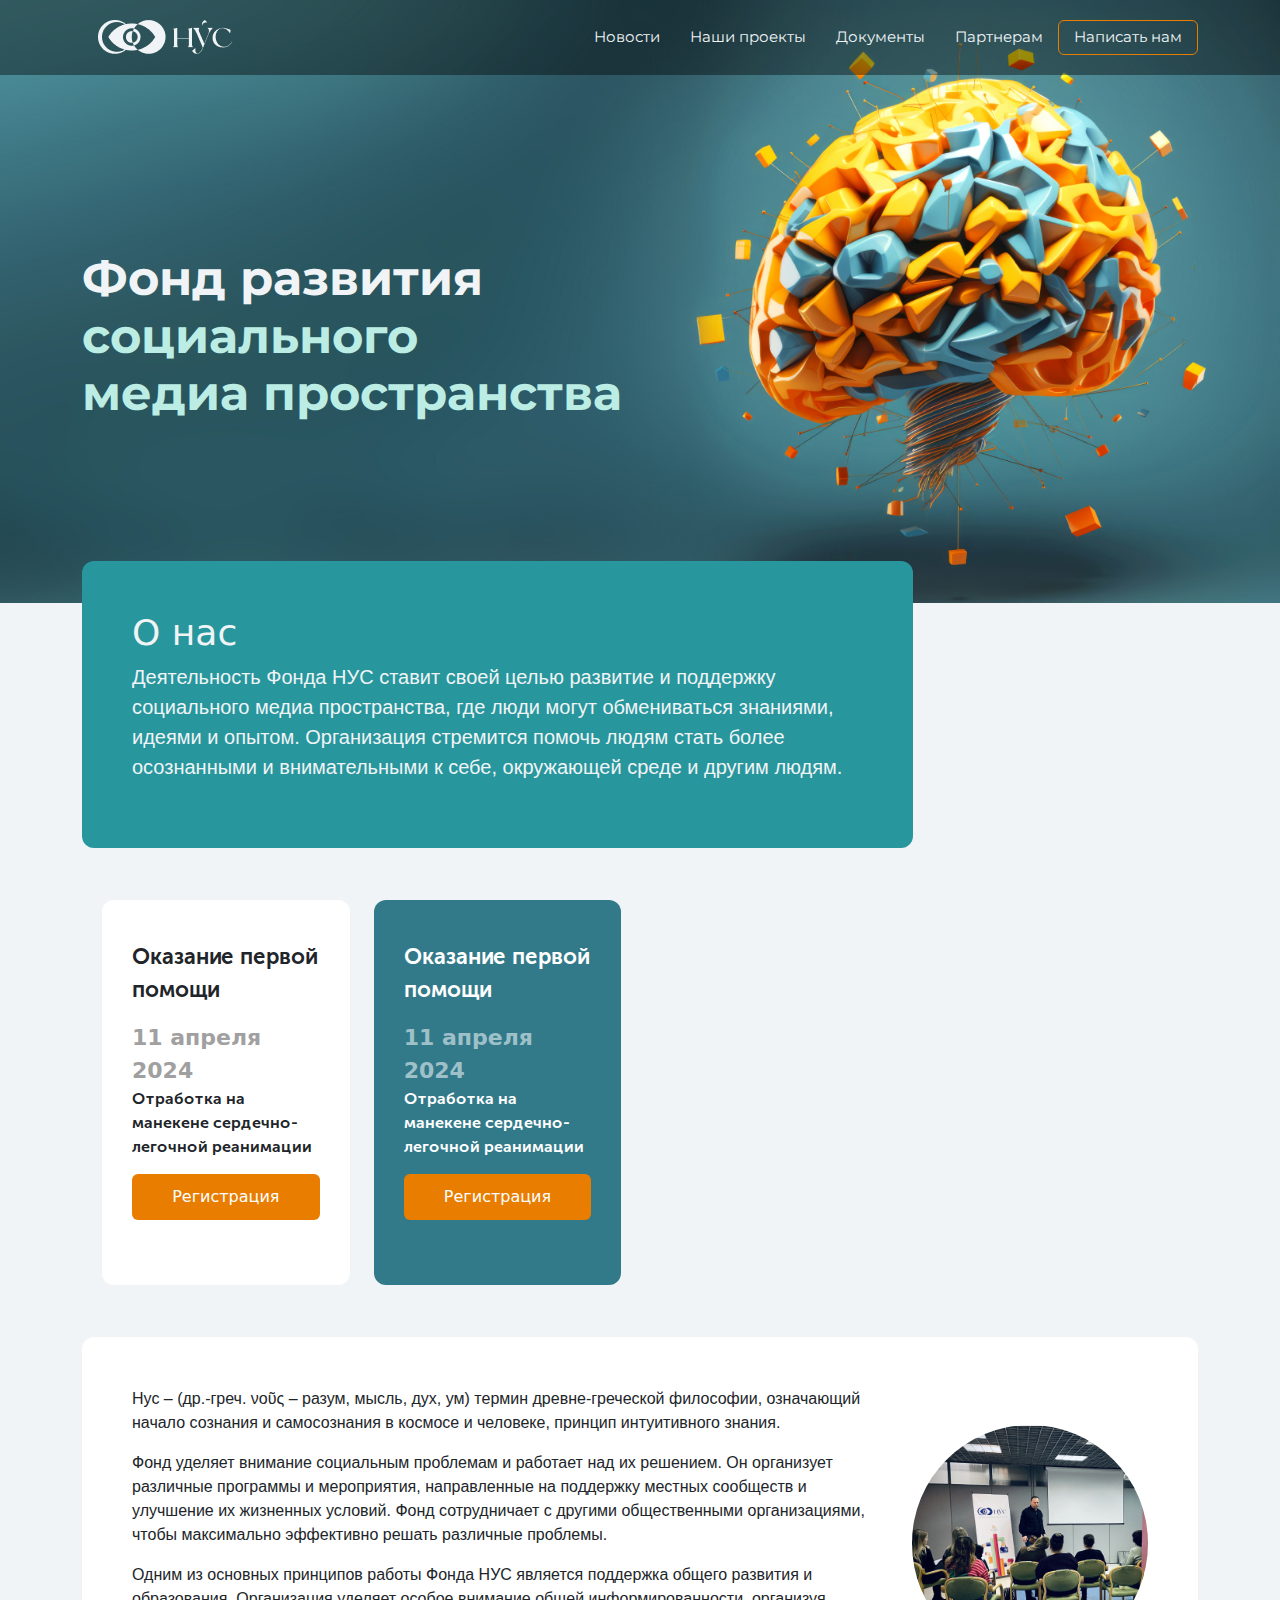
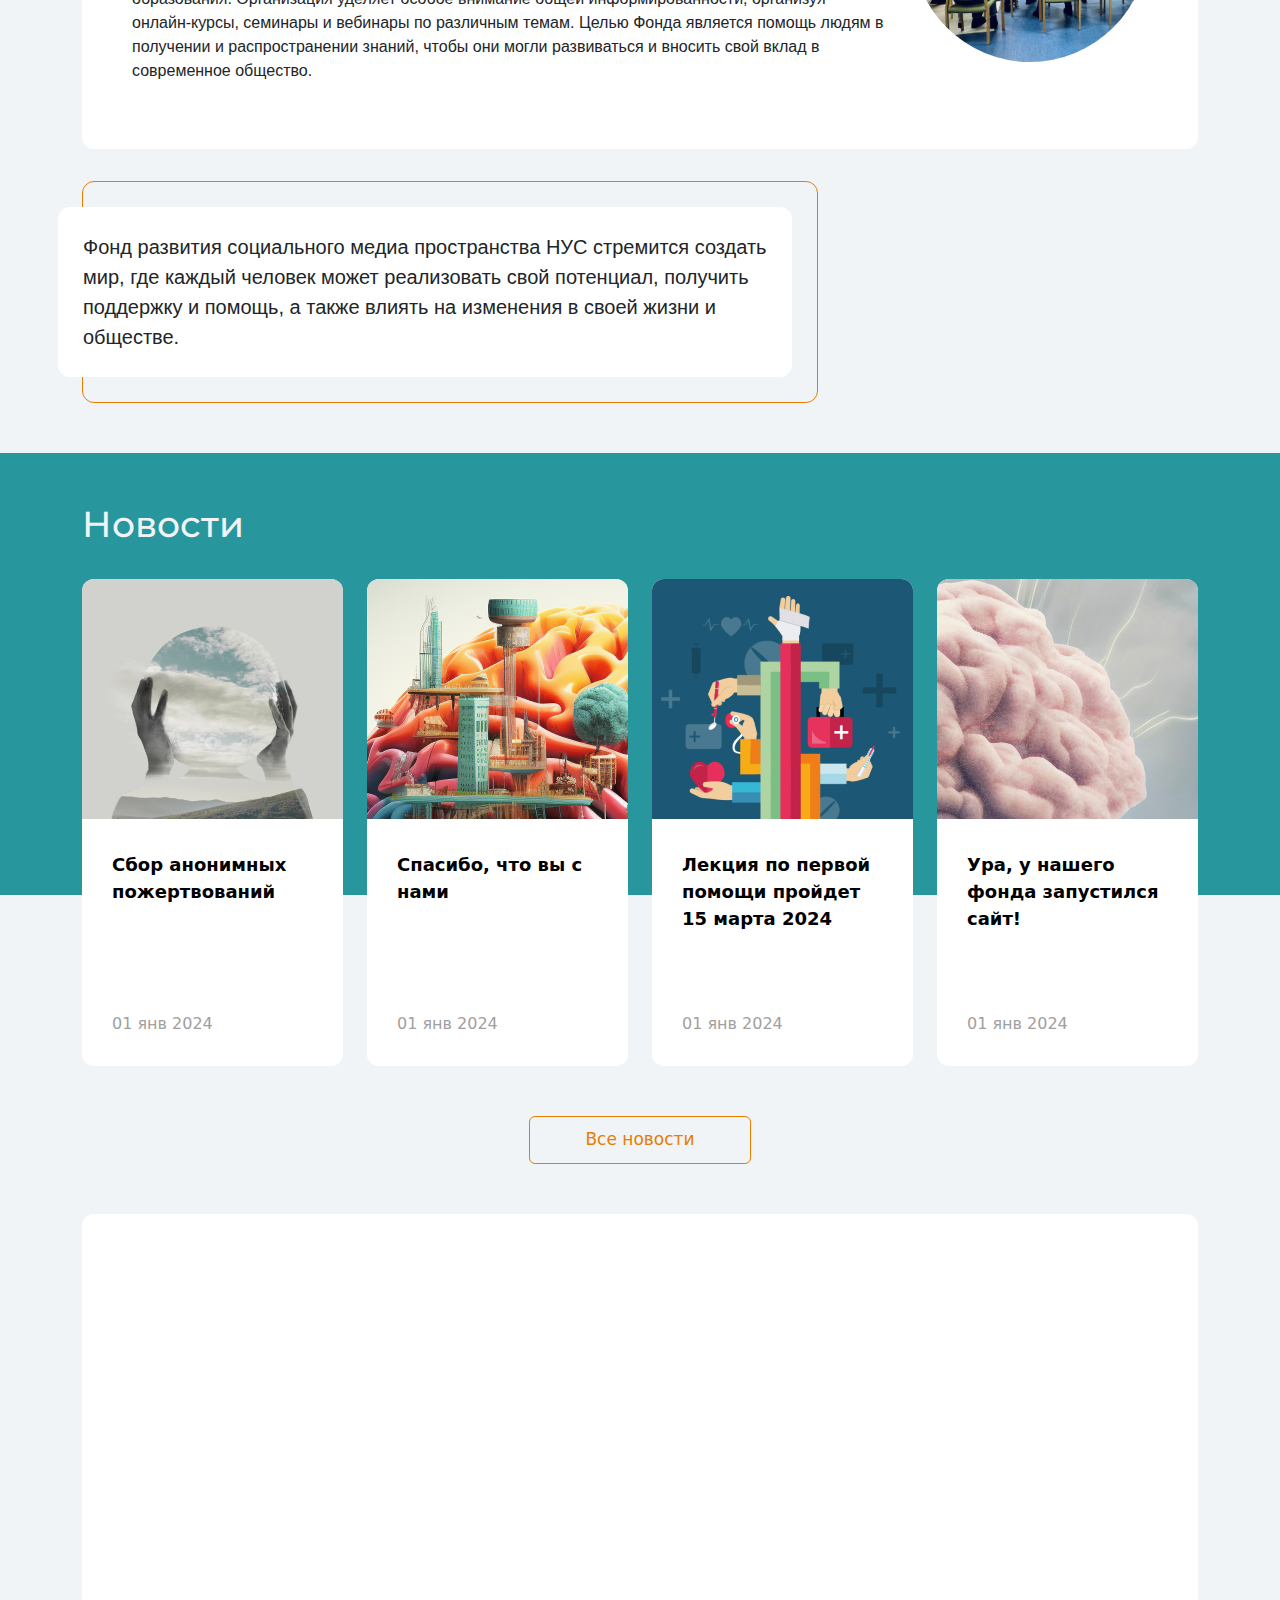
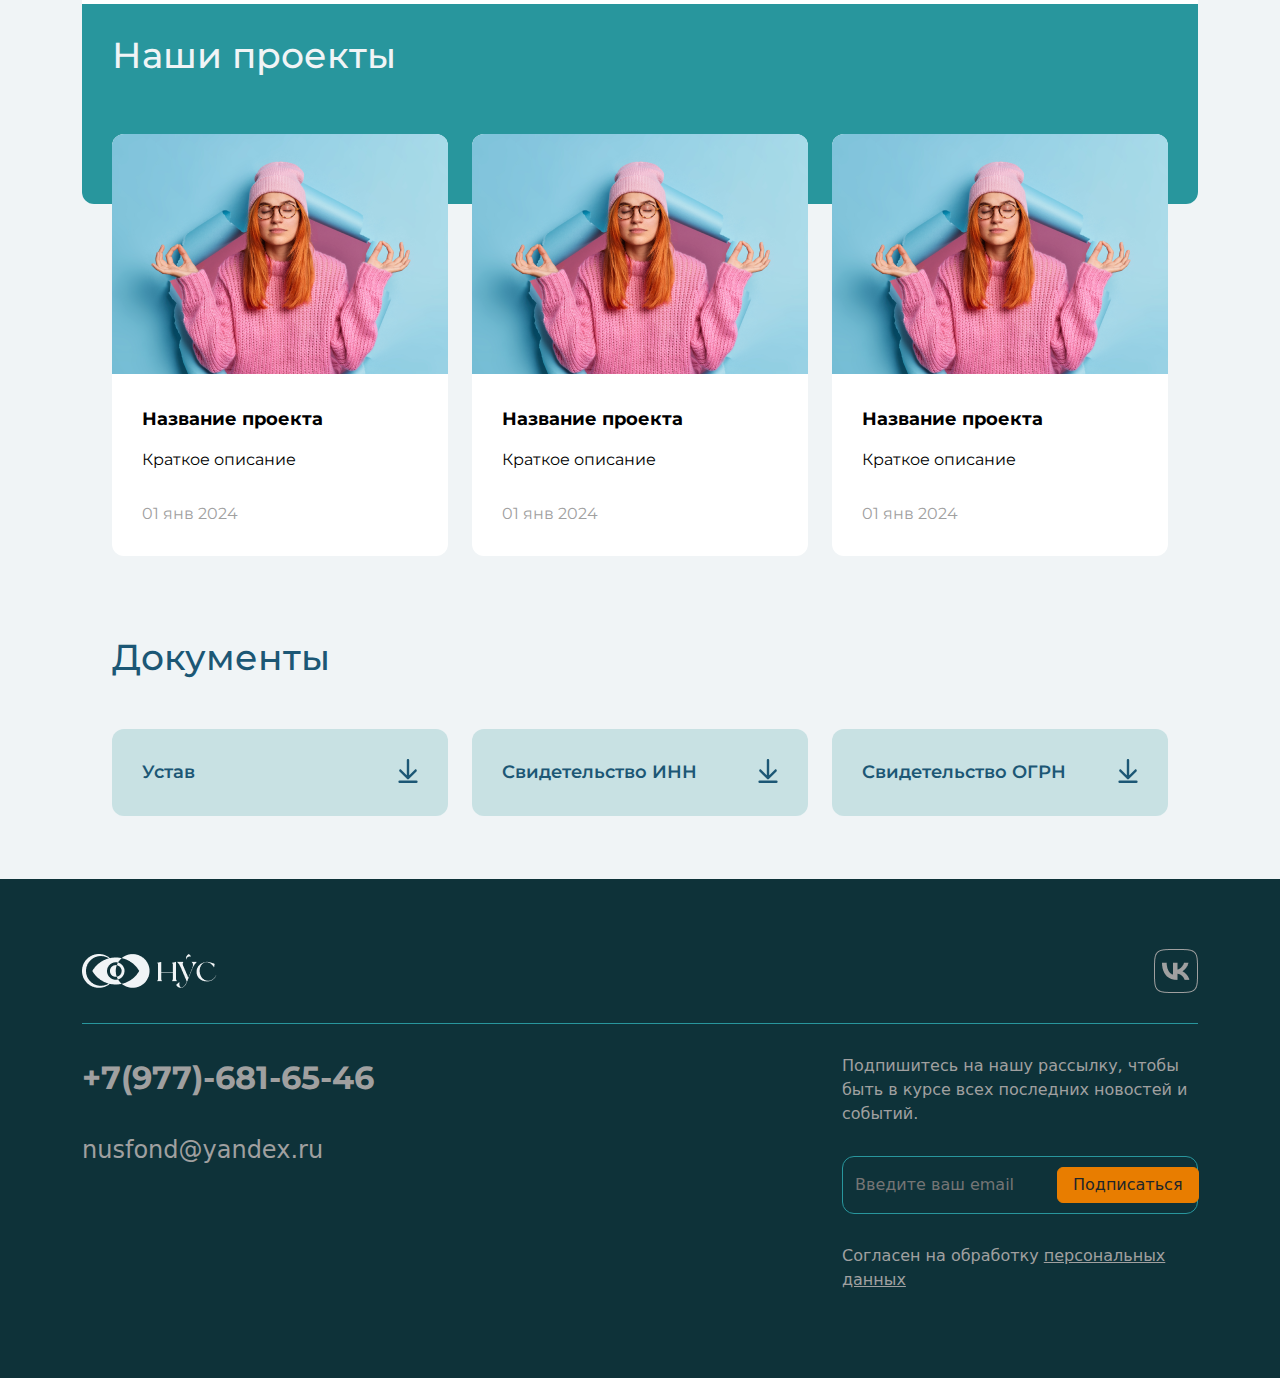
==== commit 3d7c7344: "Правки по карточкам лекций" ====
--- a/index.html
+++ b/index.html
@@ -92,65 +92,44 @@
                 <div class="col-lg-4 col-12">
                   <div class="lesson__card">
                     <div class="lesson__card-title">
-                      Лекция
+                      Оказание первой помощи
                     </div>
                     <!-- /.lesson__card-title -->
+                    <div class="lesson__card-date">
+                      11 апреля 2024
+                    </div>
+                    <!-- /.lesson__card-date -->
                     <div class="lesson__card-subtitle">
-                      Первая помощь
+                      Отработка на манекене сердечно-легочной реанимации
                     </div>
                     <!-- /.lesson__card-subtitle -->
                     <div class="lesson__card-btn">
-                      <a href="#" class="btn">Подробнее</a>
+                      <a href="#" class="btn">Регистрация</a>
                     </div>
                     <!-- /.lesson__card-btn -->
-                    <div class="lesson__card-date">
-                      15 март 2024г
-                    </div>
-                    <!-- /.lesson__card-date -->
+
                   </div>
                   <!-- /.lesson__card -->
                 </div>
                 <!-- /.col-lg-4 col-12 -->
                 <div class="col-lg-4 col-12">
-                  <div class="lesson__card">
+                  <div class="lesson__card lesson__card-inverse">
                     <div class="lesson__card-title">
-                      Лекция
+                      Оказание первой помощи
                     </div>
                     <!-- /.lesson__card-title -->
+                    <div class="lesson__card-date">
+                      11 апреля 2024
+                    </div>
+                    <!-- /.lesson__card-date -->
                     <div class="lesson__card-subtitle">
-                      Остановка кровотечений
+                      Отработка на манекене сердечно-легочной реанимации
                     </div>
                     <!-- /.lesson__card-subtitle -->
                     <div class="lesson__card-btn">
-                      <a href="#" class="btn">Подробнее</a>
+                      <a href="#" class="btn">Регистрация</a>
                     </div>
                     <!-- /.lesson__card-btn -->
-                    <div class="lesson__card-date">
-                      15 март 2024г
-                    </div>
-                    <!-- /.lesson__card-date -->
-                  </div>
-                  <!-- /.lesson__card -->
-                </div>
-                <!-- /.col-lg-4 col-12 -->
-                <div class="col-lg-4 col-12">
-                  <div class="lesson__card">
-                    <div class="lesson__card-title">
-                      Лекция
-                    </div>
-                    <!-- /.lesson__card-title -->
-                    <div class="lesson__card-subtitle">
-                      Первая помощь
-                    </div>
-                    <!-- /.lesson__card-subtitle -->
-                    <div class="lesson__card-btn">
-                      <a href="#" class="btn">Подробнее</a>
-                    </div>
-                    <!-- /.lesson__card-btn -->
-                    <div class="lesson__card-date">
-                      15 март 2024г
-                    </div>
-                    <!-- /.lesson__card-date -->
                   </div>
                   <!-- /.lesson__card -->
                 </div>
--- a/css/main.css
+++ b/css/main.css
@@ -80,7 +80,7 @@
 .hero__title {
   margin-bottom: 180px;
   font-family: "Montserrat", sans-serif;
-  font-size: 56px;
+  font-size: 48px;
   font-weight: bold;
   color: #F0F4F6;
 }
@@ -100,7 +100,7 @@
   font-weight: 500;
 }
 .about__text {
-  font-size: 22px;
+  font-size: 20px;
   font-family: "Museo", sans-serif;
 }
 
@@ -136,15 +136,26 @@
   background-color: rgb(255, 255, 255);
   border-radius: 12px;
 }
+.lesson__card-inverse {
+  background-color: #327A8A;
+  color: #fff;
+}
+.lesson__card-inverse .lesson__card-date {
+  color: rgba(255, 255, 255, 0.55);
+}
 .lesson__card-title {
   margin-bottom: 15px;
   font-family: "MuseoBold", sans-serif;
   font-weight: 700;
   font-size: 22px;
 }
+.lesson__card-date {
+  font-size: 22px;
+  font-weight: 700;
+  color: rgba(0, 0, 0, 0.3);
+}
 .lesson__card-subtitle {
   margin-bottom: 15px;
-  height: 48px;
   font-family: "MuseoBold", sans-serif;
   font-weight: 700;
   font-size: 16px;
@@ -182,7 +193,7 @@
   background-color: #fff;
   border-radius: 12px;
   font-family: "Museo", sans-serif;
-  font-size: 22px;
+  font-size: 20px;
 }
 
 .news__top {
@@ -218,7 +229,7 @@
 .news__card-title {
   height: 131px;
   padding: 0 30px;
-  font-size: 22px;
+  font-size: 18px;
   font-weight: 700;
 }
 .news__card-date {
@@ -288,7 +299,7 @@
 .projects__card-title {
   margin-bottom: 15px;
   padding: 0 30px;
-  font-size: 22px;
+  font-size: 18px;
   font-weight: 700;
 }
 .projects__card-subtitle {
@@ -317,7 +328,7 @@
   border-radius: 12px;
   background-color: rgba(40, 150, 157, 0.2);
   transition: all 0.2s ease-in-out;
-  font-size: 22px;
+  font-size: 18px;
   font-weight: 600;
   color: #1C5775;
 }
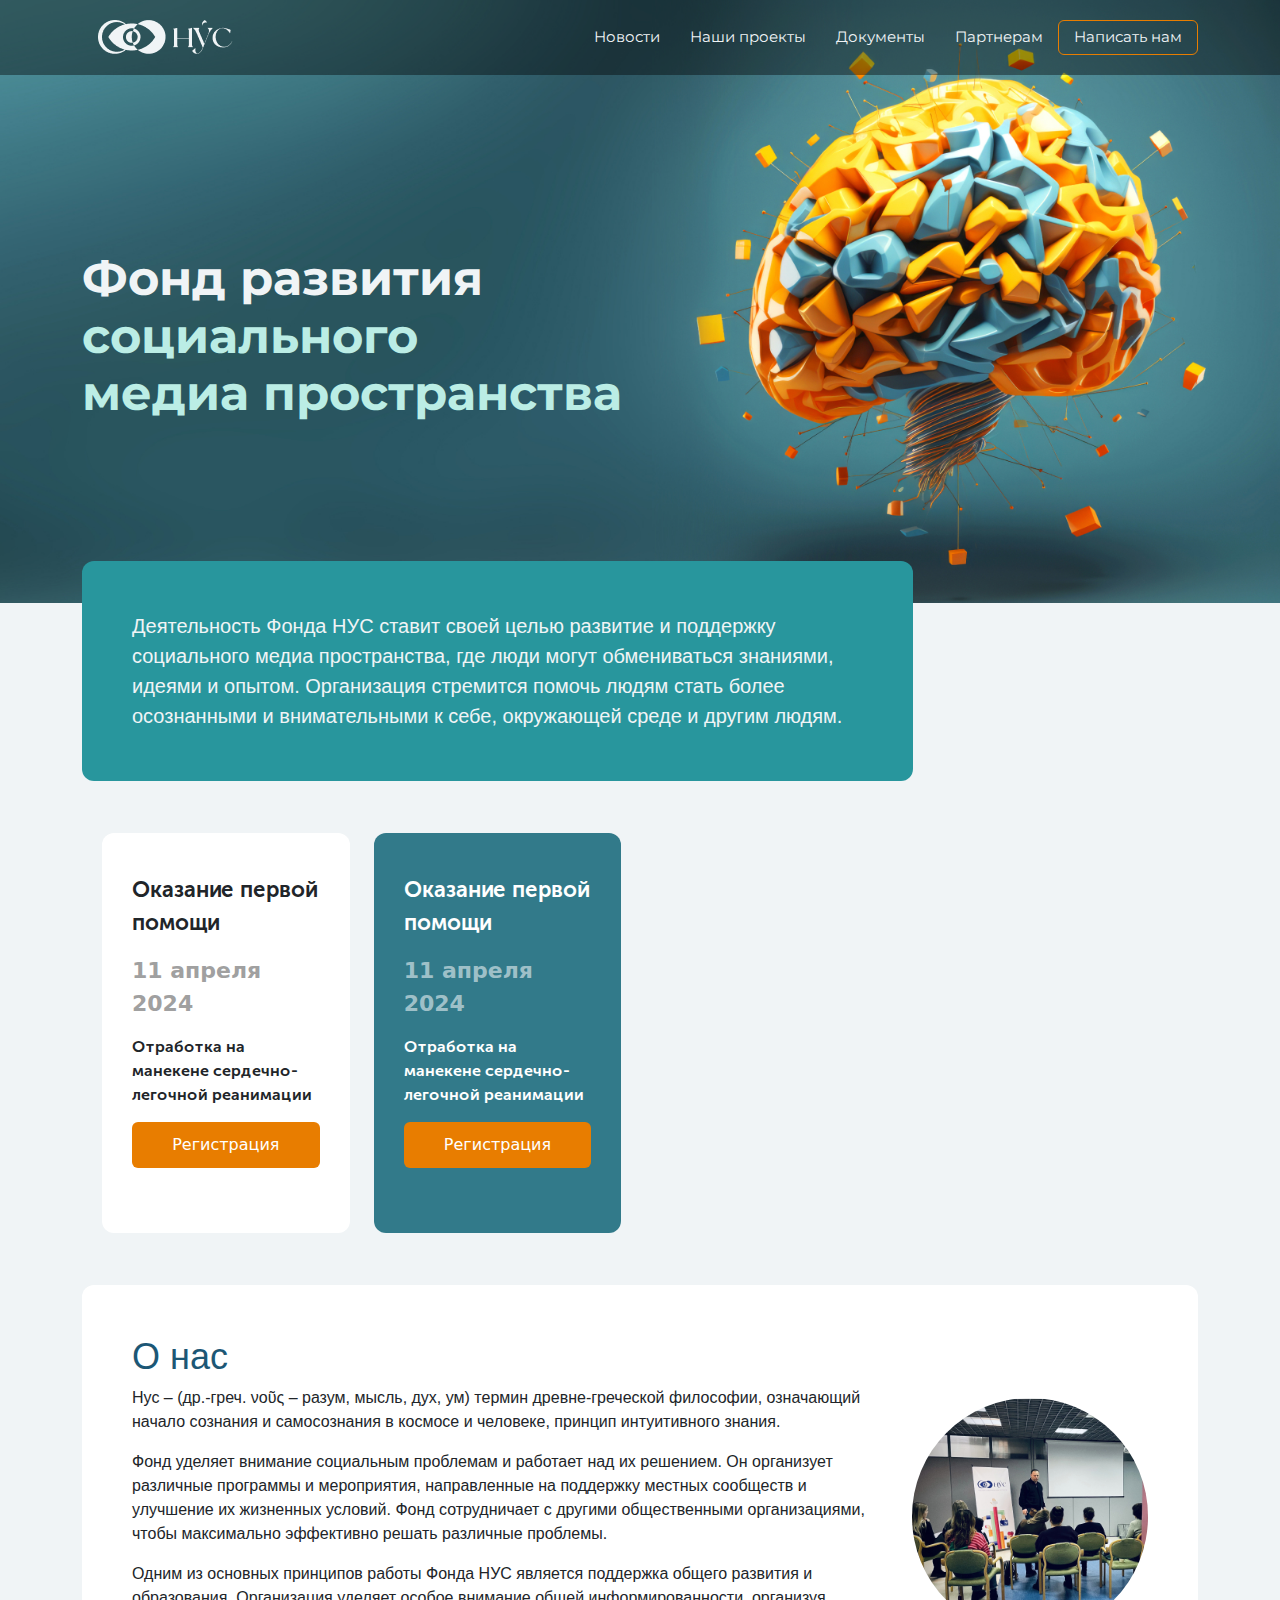
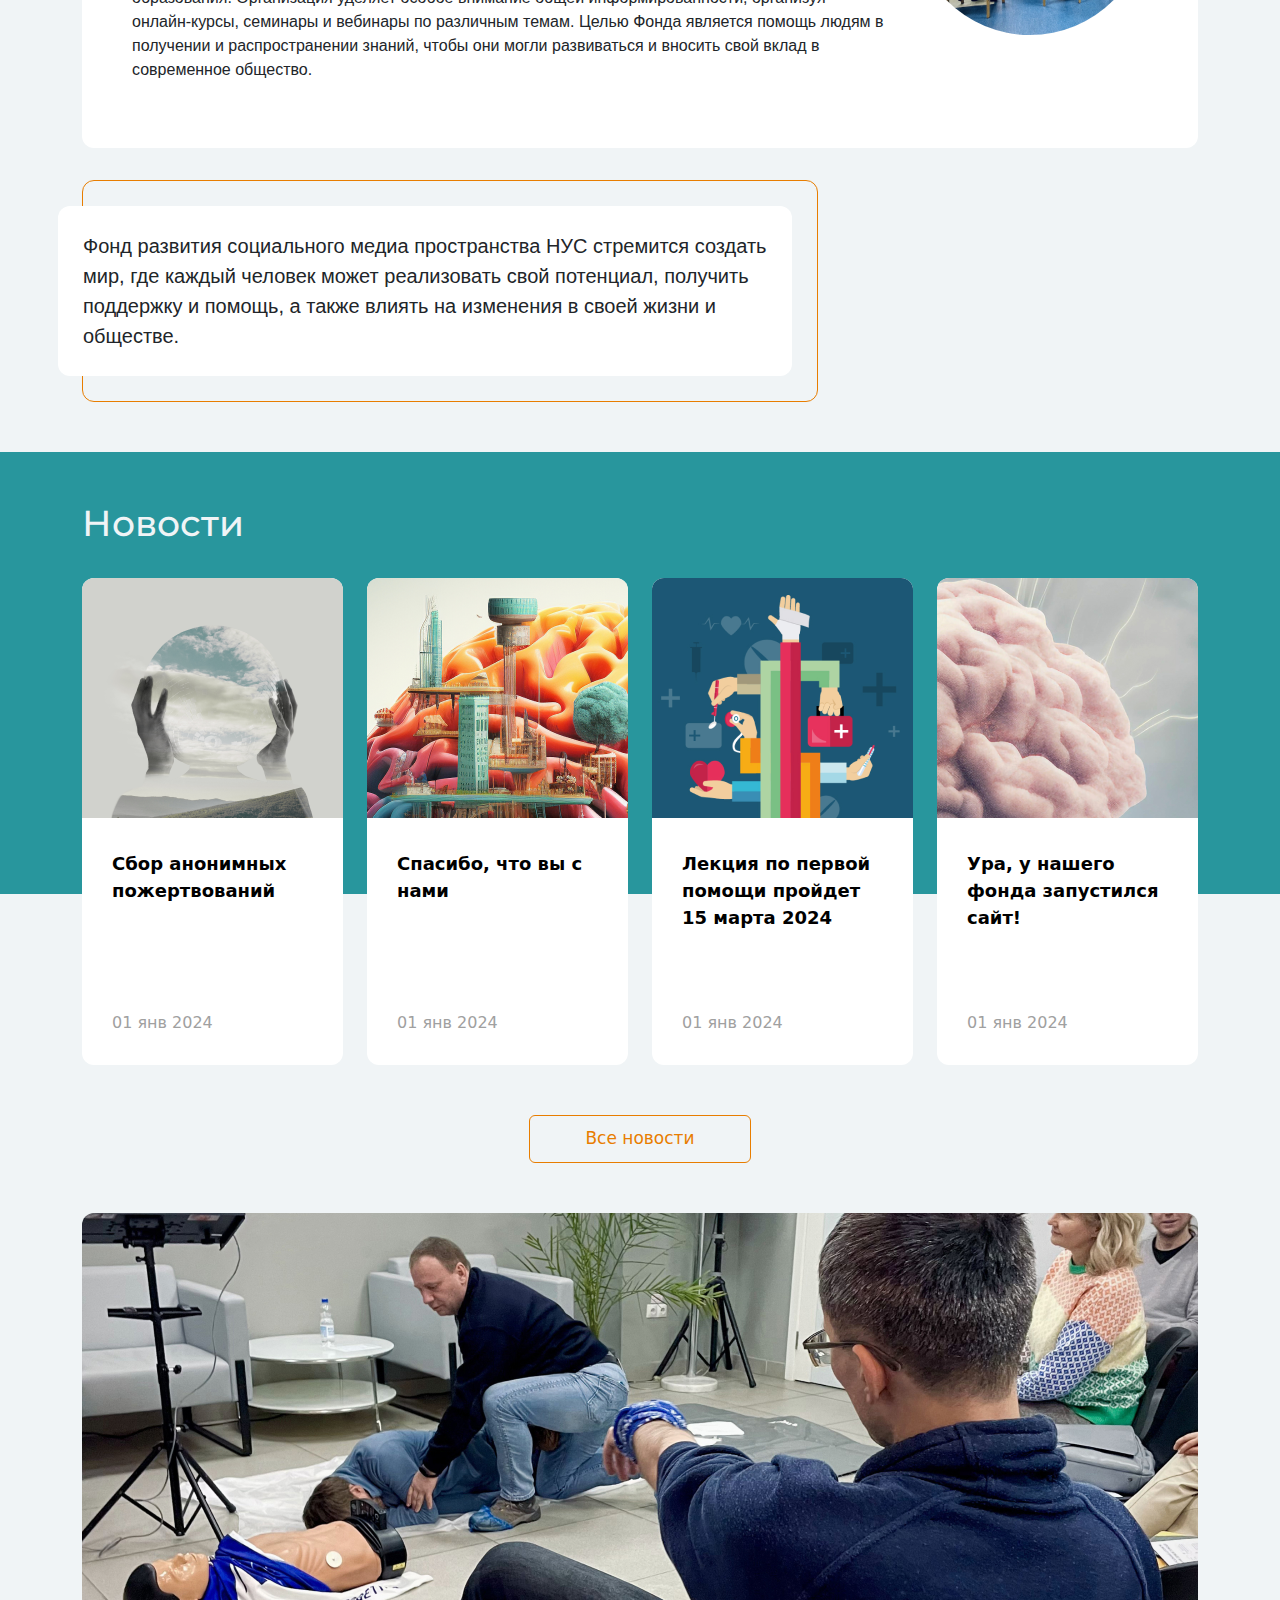
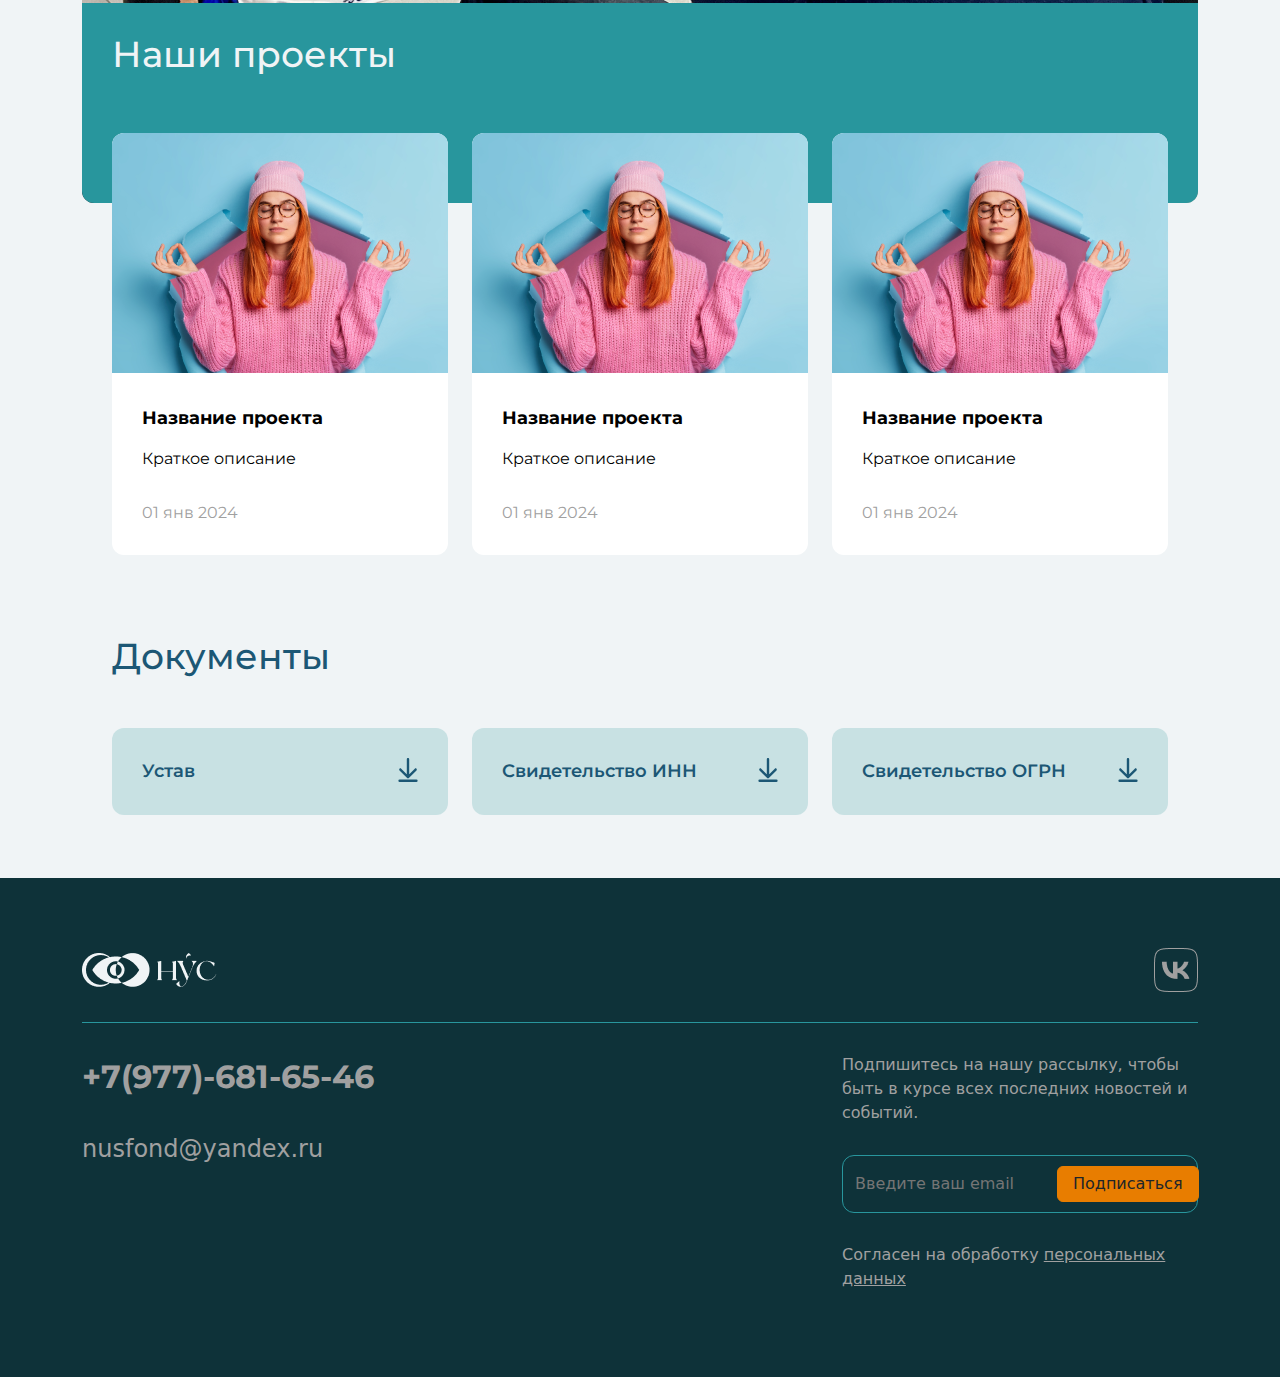
==== commit 7810bbd2: "Какие-то правки стилей" ====
--- a/index.html
+++ b/index.html
@@ -66,7 +66,6 @@
       <div class="row">
         <div class="col-12 col-lg-9">
           <div class="about__body">
-            <h2 class="about__title header__title">О нас</h2>
             <p class="about__text">
               Деятельность Фонда НУС ставит своей целью развитие и поддержку социального медиа пространства,
               где люди могут обмениваться знаниями, идеями и опытом. Организация стремится помочь людям стать 
@@ -153,6 +152,7 @@
       <div class="about2__body">
       <div class="row">
           <div class="col-12 col-lg-9">
+            <h2 class="about__title header__title">О нас</h2>
             <p>
               Нус – (др.-греч. νοῦς – разум, мысль, дух, ум) термин древне-греческой философии, означающий начало сознания и самосознания в космосе и человеке, принцип интуитивного знания.
             </p>
--- a/css/main.css
+++ b/css/main.css
@@ -98,10 +98,12 @@
 .about__title {
   font-size: 36px;
   font-weight: 500;
+  color: #1C5775;
 }
 .about__text {
   font-size: 20px;
   font-family: "Museo", sans-serif;
+  margin-bottom: 0;
 }
 
 .about2 {
@@ -130,6 +132,9 @@
 .lesson__body {
   padding: 20px;
 }
+.lesson__title {
+  color: #1C5775;
+}
 .lesson__card {
   margin-bottom: 32px;
   padding: 40px 30px 50px;
@@ -150,6 +155,7 @@
   font-size: 22px;
 }
 .lesson__card-date {
+  margin-bottom: 15px;
   font-size: 22px;
   font-weight: 700;
   color: rgba(0, 0, 0, 0.3);
@@ -259,7 +265,7 @@
   position: relative;
   height: 590px;
   border-radius: 12px;
-  background: #fff url(../img/projects/bg.JPG) center no-repeat;
+  background: #fff url(../img/projects/bg.jpg) center no-repeat;
   background-size: cover;
 }
 .projects__header-title {
